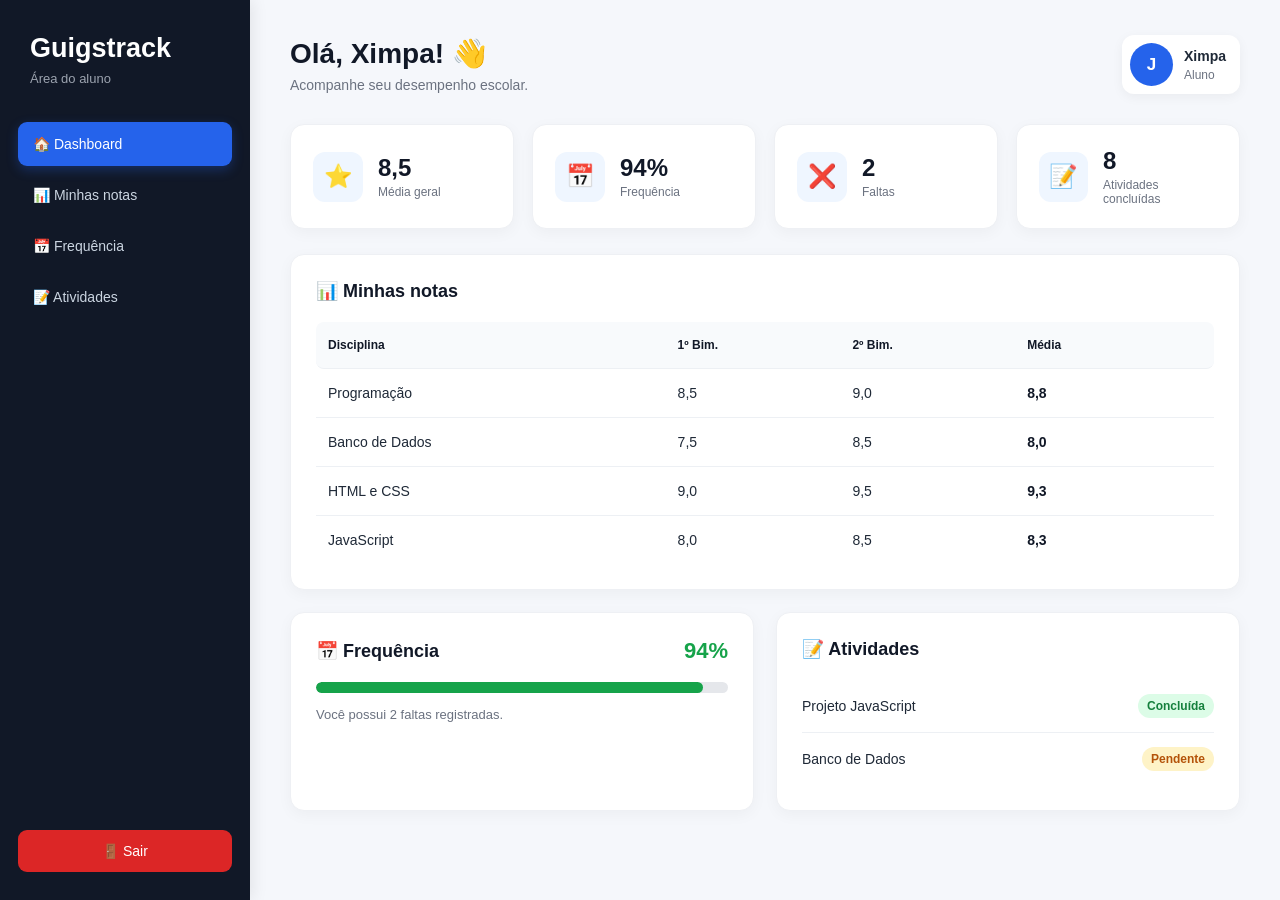
==== EstruturaDoProjeto/dashboard.html @ 97d759a4 "Toma ximpa ....." ====
<!DOCTYPE html>
<html lang="pt-br">

<head>
    <meta charset="UTF-8">
    <meta name="viewport" content="width=device-width, initial-scale=1.0">

    <title>Guigstrack - Aluno</title>

    <link rel="stylesheet" href="../EstruturaDoProjeto/CSS/dashboardaluno.css">
    <script src="../EstruturaDoProjeto/JS/dashboardaluno.js" defer></script>
</head>

<body>

    <aside class="sidebar">

        <div class="logo">
            <h1>Guigstrack</h1>
            <span>Área do aluno</span>
        </div>

        <nav>
            <button class="ativo">🏠 Dashboard</button>
            <button>📊 Minhas notas</button>
            <button>📅 Frequência</button>
            <button>📝 Atividades</button>
        </nav>

        <button class="sair" id="sair">🚪 Sair</button>

    </aside>


    <main class="conteudo">

        <header>

            <div>
                <h2>Olá, Ximpa! 👋</h2>
                <p>Acompanhe seu desempenho escolar.</p>
            </div>

            <div class="usuario">
                <div class="avatar">J</div>

                <div>
                    <strong>Ximpa</strong>
                    <small>Aluno</small>
                </div>
            </div>

        </header>


        <!-- INDICADORES -->

        <section class="cards">

            <div class="card">
                <span>⭐</span>
                <div>
                    <h3>8,5</h3>
                    <p>Média geral</p>
                </div>
            </div>

            <div class="card">
                <span>📅</span>
                <div>
                    <h3>94%</h3>
                    <p>Frequência</p>
                </div>
            </div>

            <div class="card">
                <span>❌</span>
                <div>
                    <h3>2</h3>
                    <p>Faltas</p>
                </div>
            </div>

            <div class="card">
                <span>📝</span>
                <div>
                    <h3>8</h3>
                    <p>Atividades concluídas</p>
                </div>
            </div>

        </section>


        <!-- NOTAS -->

        <section class="box">

            <h2>📊 Minhas notas</h2>

            <div class="tabela">

                <div class="linha cabecalho">
                    <strong>Disciplina</strong>
                    <strong>1º Bim.</strong>
                    <strong>2º Bim.</strong>
                    <strong>Média</strong>
                </div>

                <div class="linha">
                    <span>Programação</span>
                    <span>8,5</span>
                    <span>9,0</span>
                    <strong>8,8</strong>
                </div>

                <div class="linha">
                    <span>Banco de Dados</span>
                    <span>7,5</span>
                    <span>8,5</span>
                    <strong>8,0</strong>
                </div>

                <div class="linha">
                    <span>HTML e CSS</span>
                    <span>9,0</span>
                    <span>9,5</span>
                    <strong>9,3</strong>
                </div>

                <div class="linha">
                    <span>JavaScript</span>
                    <span>8,0</span>
                    <span>8,5</span>
                    <strong>8,3</strong>
                </div>

            </div>

        </section>


        <section class="duas-colunas">

            <!-- FREQUÊNCIA -->

            <div class="box">

                <div class="titulo">
                    <h2>📅 Frequência</h2>
                    <strong>94%</strong>
                </div>

                <div class="barra">
                    <div style="width:94%"></div>
                </div>

                <p>Você possui 2 faltas registradas.</p>

            </div>


            <!-- ATIVIDADES -->

            <div class="box">

                <h2>📝 Atividades</h2>

                <div class="atividade">
                    <span>Projeto JavaScript</span>
                    <b class="ok">Concluída</b>
                </div>

                <div class="atividade">
                    <span>Banco de Dados</span>
                    <b class="pendente">Pendente</b>
                </div>

            </div>

        </section>

    </main>

</body>

</html>
---- EstruturaDoProjeto/CSS/dashboardaluno.css ----
* {
    margin: 0;
    padding: 0;
    box-sizing: border-box;
    font-family: Arial, Helvetica, sans-serif;
}

body {
    background: #f5f7fb;
    color: #1f2937;
    display: flex;
    min-height: 100vh;
}

/* =========================
   MENU LATERAL
========================= */

.sidebar {
    width: 250px;
    height: 100vh;
    background: #111827;
    color: white;

    position: fixed;
    left: 0;
    top: 0;

    padding: 28px 18px;

    display: flex;
    flex-direction: column;

    box-shadow: 3px 0 15px rgba(0, 0, 0, 0.08);
}

.logo {
    padding: 5px 12px 35px;
}

.logo h1 {
    font-size: 27px;
    margin-bottom: 5px;
}

.logo span {
    color: #9ca3af;
    font-size: 13px;
}

/* MENU */

nav {
    display: flex;
    flex-direction: column;
    gap: 7px;
}

nav button {
    width: 100%;

    border: none;
    background: transparent;

    color: #cbd5e1;

    padding: 14px 15px;

    border-radius: 9px;

    text-align: left;

    font-size: 14px;

    cursor: pointer;

    transition: 0.2s;
}

nav button:hover {
    background: #1f2937;
    color: white;
}

nav button.ativo {
    background: #2563eb;
    color: white;

    box-shadow: 0 4px 12px rgba(37, 99, 235, 0.3);
}

/* SAIR */

.sair {
    margin-top: auto;

    width: 100%;

    border: none;
    border-radius: 9px;

    padding: 13px;

    background: #dc2626;
    color: white;

    font-size: 14px;

    cursor: pointer;

    transition: 0.2s;
}

.sair:hover {
    background: #b91c1c;
}

/* =========================
   CONTEÚDO
========================= */

.conteudo {
    width: calc(100% - 250px);

    margin-left: 250px;

    padding: 35px 40px;
}

/* =========================
   CABEÇALHO
========================= */

header {
    display: flex;

    justify-content: space-between;
    align-items: center;

    margin-bottom: 30px;
}

header h2 {
    font-size: 28px;
    font-weight: 700;

    color: #111827;
}

header p {
    color: #6b7280;

    margin-top: 7px;

    font-size: 14px;
}

/* USUÁRIO */

.usuario {
    display: flex;

    align-items: center;

    gap: 11px;

    background: white;

    padding: 8px 14px 8px 8px;

    border-radius: 12px;

    box-shadow: 0 3px 12px rgba(0, 0, 0, 0.05);
}

.usuario strong {
    font-size: 14px;
}

.usuario small {
    display: block;

    color: #6b7280;

    font-size: 12px;

    margin-top: 3px;
}

.avatar {
    width: 43px;
    height: 43px;

    border-radius: 50%;

    background: #2563eb;

    color: white;

    display: flex;
    justify-content: center;
    align-items: center;

    font-weight: bold;

    font-size: 17px;
}

/* =========================
   CARDS
========================= */

.cards {
    display: grid;

    grid-template-columns: repeat(4, 1fr);

    gap: 18px;

    margin-bottom: 25px;
}

.card {
    background: white;

    padding: 22px;

    border-radius: 14px;

    display: flex;

    align-items: center;

    gap: 15px;

    border: 1px solid #eef0f4;

    box-shadow: 0 4px 15px rgba(0, 0, 0, 0.04);

    transition: 0.2s;
}

.card:hover {
    transform: translateY(-2px);

    box-shadow: 0 7px 20px rgba(0, 0, 0, 0.07);
}

.card > span {
    width: 50px;
    height: 50px;

    background: #eff6ff;

    border-radius: 12px;

    display: flex;
    align-items: center;
    justify-content: center;

    font-size: 23px;
}

.card h3 {
    font-size: 24px;

    color: #111827;

    margin-bottom: 3px;
}

.card p {
    color: #6b7280;

    font-size: 12px;
}

/* =========================
   BOX
========================= */

.box {
    background: white;

    padding: 25px;

    border-radius: 14px;

    border: 1px solid #eef0f4;

    box-shadow: 0 4px 15px rgba(0, 0, 0, 0.04);

    margin-bottom: 22px;
}

.box h2 {
    font-size: 18px;

    color: #111827;

    margin-bottom: 20px;
}

/* =========================
   TABELA DE NOTAS
========================= */

.tabela {
    width: 100%;
}

.linha {
    display: grid;

    grid-template-columns:
        2fr 1fr 1fr 1fr;

    align-items: center;

    padding: 16px 12px;

    border-bottom: 1px solid #edf0f4;

    font-size: 14px;
}

.linha:last-child {
    border-bottom: none;
}

.cabecalho {
    color: #6b7280;

    font-size: 12px;

    font-weight: 600;

    background: #f8fafc;

    border-radius: 8px;
}

.linha strong {
    color: #111827;
}

/* =========================
   DUAS COLUNAS
========================= */

.duas-colunas {
    display: grid;

    grid-template-columns: 1fr 1fr;

    gap: 22px;
}

/* =========================
   FREQUÊNCIA
========================= */

.titulo {
    display: flex;

    justify-content: space-between;

    align-items: center;

    margin-bottom: 18px;
}

.titulo h2 {
    margin-bottom: 0;
}

.titulo strong {
    color: #16a34a;

    font-size: 22px;
}

/* BARRA */

.barra {
    width: 100%;

    height: 11px;

    background: #e5e7eb;

    border-radius: 20px;

    overflow: hidden;

    margin-bottom: 14px;
}

.barra div {
    height: 100%;

    background: #16a34a;

    border-radius: 20px;

    transition: 0.5s;
}

.box p {
    color: #6b7280;

    font-size: 13px;
}

/* =========================
   ATIVIDADES
========================= */

.atividade {
    display: flex;

    justify-content: space-between;

    align-items: center;

    padding: 14px 0;

    border-bottom: 1px solid #edf0f4;

    font-size: 14px;
}

.atividade:last-child {
    border-bottom: none;
}

.ok,
.pendente {
    font-size: 12px;

    padding: 5px 9px;

    border-radius: 20px;
}

.ok {
    background: #dcfce7;

    color: #15803d;
}

.pendente {
    background: #fef3c7;

    color: #b45309;
}

/* =========================
   RESPONSIVIDADE
========================= */

@media (max-width: 1100px) {

    .cards {
        grid-template-columns: repeat(2, 1fr);
    }

}

@media (max-width: 800px) {

    .sidebar {
        width: 210px;
    }

    .conteudo {
        width: calc(100% - 210px);

        margin-left: 210px;

        padding: 25px;
    }

    .duas-colunas {
        grid-template-columns: 1fr;
    }

}

@media (max-width: 650px) {

    body {
        display: block;
    }

    .sidebar {
        position: relative;

        width: 100%;

        height: auto;
    }

    .conteudo {
        width: 100%;

        margin-left: 0;

        padding: 20px;
    }

    header {
        flex-direction: column;

        align-items: flex-start;

        gap: 20px;
    }

    .usuario {
        width: 100%;
    }

    .cards {
        grid-template-columns: 1fr;
    }

    .linha {
        grid-template-columns: 1fr;

        gap: 8px;

        padding: 15px 5px;
    }

    .cabecalho {
        display: none;
    }

}
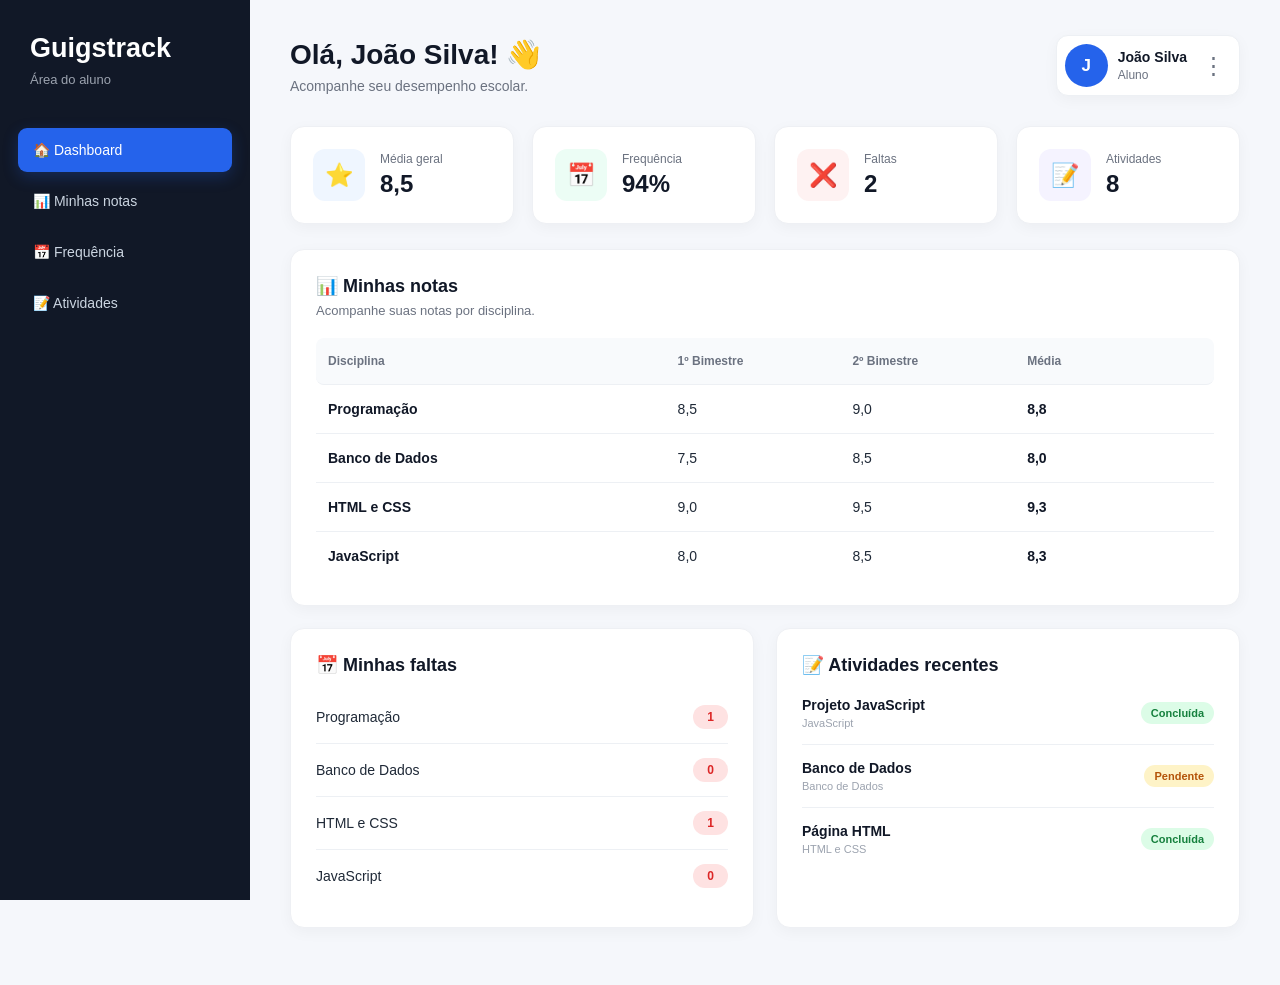
==== commit 9d7f0ff0: "Gregorilaa ....." ====
--- a/EstruturaDoProjeto/dashboard.html
+++ b/EstruturaDoProjeto/dashboard.html
@@ -2,184 +2,529 @@
 <html lang="pt-br">
 
 <head>
+
     <meta charset="UTF-8">
-    <meta name="viewport" content="width=device-width, initial-scale=1.0">
-
-    <title>Guigstrack - Aluno</title>
-
-    <link rel="stylesheet" href="../EstruturaDoProjeto/CSS/dashboardaluno.css">
-    <script src="../EstruturaDoProjeto/JS/dashboardaluno.js" defer></script>
+
+    <meta name="viewport"
+          content="width=device-width, initial-scale=1.0">
+
+    <title>Guigstrack - Dashboard</title>
+
+    <link rel="stylesheet"
+          href="CSS/dashboardaluno.css">
+
+    <script src="JS/dashboardaluno.js"
+            defer></script>
+
 </head>
 
 <body>
 
+
+    <!-- =========================
+         MENU LATERAL
+    ========================== -->
+
     <aside class="sidebar">
 
         <div class="logo">
+
             <h1>Guigstrack</h1>
+
             <span>Área do aluno</span>
+
         </div>
 
+
         <nav>
-            <button class="ativo">🏠 Dashboard</button>
-            <button>📊 Minhas notas</button>
-            <button>📅 Frequência</button>
-            <button>📝 Atividades</button>
+
+            <button class="ativo">
+                🏠 Dashboard
+            </button>
+
+            <button>
+                📊 Minhas notas
+            </button>
+
+            <button>
+                📅 Frequência
+            </button>
+
+            <button>
+                📝 Atividades
+            </button>
+
         </nav>
 
-        <button class="sair" id="sair">🚪 Sair</button>
-
     </aside>
 
 
+    <!-- =========================
+         CONTEÚDO PRINCIPAL
+    ========================== -->
+
     <main class="conteudo">
 
+
+        <!-- CABEÇALHO -->
+
         <header>
 
-            <div>
-                <h2>Olá, Ximpa! 👋</h2>
-                <p>Acompanhe seu desempenho escolar.</p>
-            </div>
+            <div class="boas-vindas">
+
+                <h2 id="saudacao">
+                    Olá! 👋
+                </h2>
+
+                <p>
+                    Acompanhe seu desempenho escolar.
+                </p>
+
+            </div>
+
+
+            <!-- USUÁRIO -->
 
             <div class="usuario">
-                <div class="avatar">J</div>
+
+                <div class="avatar"
+                     id="avatar">
+
+                    A
+
+                </div>
+
+
+                <div class="dados-usuario">
+
+                    <strong id="nomeUsuario">
+                        Aluno
+                    </strong>
+
+                    <small>
+                        Aluno
+                    </small>
+
+                </div>
+
+
+                <button
+                    class="btn-opcoes"
+                    id="btnOpcoes">
+
+                    ⋮
+
+                </button>
+
+
+                <!-- MENU -->
+
+                <div
+                    class="menu-usuario"
+                    id="menuUsuario">
+
+                    <button id="perfil">
+                        👤 Meu perfil
+                    </button>
+
+                    <button id="configuracoes">
+                        ⚙️ Configurações
+                    </button>
+
+                    <button id="sair">
+                        🚪 Sair
+                    </button>
+
+                </div>
+
+            </div>
+
+        </header>
+
+
+        <!-- =========================
+             CARDS
+        ========================== -->
+
+        <section class="cards">
+
+
+            <div class="card">
+
+                <div class="icone azul">
+                    ⭐
+                </div>
 
                 <div>
-                    <strong>Ximpa</strong>
-                    <small>Aluno</small>
-                </div>
-            </div>
-
-        </header>
-
-
-        <!-- INDICADORES -->
-
-        <section class="cards">
+
+                    <span>
+                        Média geral
+                    </span>
+
+                    <h3 id="mediaGeral">
+                        0,0
+                    </h3>
+
+                </div>
+
+            </div>
+
 
             <div class="card">
-                <span>⭐</span>
+
+                <div class="icone verde">
+                    📅
+                </div>
+
                 <div>
-                    <h3>8,5</h3>
-                    <p>Média geral</p>
-                </div>
-            </div>
+
+                    <span>
+                        Frequência
+                    </span>
+
+                    <h3 id="frequencia">
+                        0%
+                    </h3>
+
+                </div>
+
+            </div>
+
 
             <div class="card">
-                <span>📅</span>
+
+                <div class="icone vermelho">
+                    ❌
+                </div>
+
                 <div>
-                    <h3>94%</h3>
-                    <p>Frequência</p>
-                </div>
-            </div>
+
+                    <span>
+                        Faltas
+                    </span>
+
+                    <h3 id="totalFaltas">
+                        0
+                    </h3>
+
+                </div>
+
+            </div>
+
 
             <div class="card">
-                <span>❌</span>
+
+                <div class="icone roxo">
+                    📝
+                </div>
+
                 <div>
-                    <h3>2</h3>
-                    <p>Faltas</p>
-                </div>
-            </div>
-
-            <div class="card">
-                <span>📝</span>
+
+                    <span>
+                        Atividades
+                    </span>
+
+                    <h3 id="atividadesConcluidas">
+                        0
+                    </h3>
+
+                </div>
+
+            </div>
+
+
+        </section>
+
+
+        <!-- =========================
+             NOTAS
+        ========================== -->
+
+        <section class="box">
+
+            <div class="box-cabecalho">
+
                 <div>
-                    <h3>8</h3>
-                    <p>Atividades concluídas</p>
-                </div>
+
+                    <h2>
+                        📊 Minhas notas
+                    </h2>
+
+                    <p>
+                        Acompanhe suas notas por disciplina.
+                    </p>
+
+                </div>
+
+            </div>
+
+
+            <div class="tabela">
+
+
+                <div class="linha cabecalho">
+
+                    <span>
+                        Disciplina
+                    </span>
+
+                    <span>
+                        1º Bimestre
+                    </span>
+
+                    <span>
+                        2º Bimestre
+                    </span>
+
+                    <span>
+                        Média
+                    </span>
+
+                </div>
+
+
+                <div class="linha">
+
+                    <strong>
+                        Programação
+                    </strong>
+
+                    <span id="prog1">
+                        0,0
+                    </span>
+
+                    <span id="prog2">
+                        0,0
+                    </span>
+
+                    <strong id="progMedia">
+                        0,0
+                    </strong>
+
+                </div>
+
+
+                <div class="linha">
+
+                    <strong>
+                        Banco de Dados
+                    </strong>
+
+                    <span id="bd1">
+                        0,0
+                    </span>
+
+                    <span id="bd2">
+                        0,0
+                    </span>
+
+                    <strong id="bdMedia">
+                        0,0
+                    </strong>
+
+                </div>
+
+
+                <div class="linha">
+
+                    <strong>
+                        HTML e CSS
+                    </strong>
+
+                    <span id="html1">
+                        0,0
+                    </span>
+
+                    <span id="html2">
+                        0,0
+                    </span>
+
+                    <strong id="htmlMedia">
+                        0,0
+                    </strong>
+
+                </div>
+
+
+                <div class="linha">
+
+                    <strong>
+                        JavaScript
+                    </strong>
+
+                    <span id="js1">
+                        0,0
+                    </span>
+
+                    <span id="js2">
+                        0,0
+                    </span>
+
+                    <strong id="jsMedia">
+                        0,0
+                    </strong>
+
+                </div>
+
+
             </div>
 
         </section>
 
 
-        <!-- NOTAS -->
-
-        <section class="box">
-
-            <h2>📊 Minhas notas</h2>
-
-            <div class="tabela">
-
-                <div class="linha cabecalho">
-                    <strong>Disciplina</strong>
-                    <strong>1º Bim.</strong>
-                    <strong>2º Bim.</strong>
-                    <strong>Média</strong>
-                </div>
-
-                <div class="linha">
-                    <span>Programação</span>
-                    <span>8,5</span>
-                    <span>9,0</span>
-                    <strong>8,8</strong>
-                </div>
-
-                <div class="linha">
-                    <span>Banco de Dados</span>
-                    <span>7,5</span>
-                    <span>8,5</span>
-                    <strong>8,0</strong>
-                </div>
-
-                <div class="linha">
-                    <span>HTML e CSS</span>
-                    <span>9,0</span>
-                    <span>9,5</span>
-                    <strong>9,3</strong>
-                </div>
-
-                <div class="linha">
-                    <span>JavaScript</span>
-                    <span>8,0</span>
-                    <span>8,5</span>
-                    <strong>8,3</strong>
-                </div>
-
-            </div>
+        <!-- =========================
+             PARTE INFERIOR
+        ========================== -->
+
+        <section class="duas-colunas">
+
+
+            <!-- FALTAS -->
+
+            <div class="box">
+
+                <h2>
+                    📅 Minhas faltas
+                </h2>
+
+                <div class="faltas-lista">
+
+
+                    <div class="item-falta">
+
+                        <span>
+                            Programação
+                        </span>
+
+                        <strong id="faltaProgramacao">
+                            0
+                        </strong>
+
+                    </div>
+
+
+                    <div class="item-falta">
+
+                        <span>
+                            Banco de Dados
+                        </span>
+
+                        <strong id="faltaBanco">
+                            0
+                        </strong>
+
+                    </div>
+
+
+                    <div class="item-falta">
+
+                        <span>
+                            HTML e CSS
+                        </span>
+
+                        <strong id="faltaHtml">
+                            0
+                        </strong>
+
+                    </div>
+
+
+                    <div class="item-falta">
+
+                        <span>
+                            JavaScript
+                        </span>
+
+                        <strong id="faltaJavascript">
+                            0
+                        </strong>
+
+                    </div>
+
+
+                </div>
+
+            </div>
+
+
+            <!-- ATIVIDADES -->
+
+            <div class="box">
+
+                <h2>
+                    📝 Atividades recentes
+                </h2>
+
+
+                <div class="atividade">
+
+                    <div>
+
+                        <strong>
+                            Projeto JavaScript
+                        </strong>
+
+                        <small>
+                            JavaScript
+                        </small>
+
+                    </div>
+
+                    <span class="concluida">
+                        Concluída
+                    </span>
+
+                </div>
+
+
+                <div class="atividade">
+
+                    <div>
+
+                        <strong>
+                            Banco de Dados
+                        </strong>
+
+                        <small>
+                            Banco de Dados
+                        </small>
+
+                    </div>
+
+                    <span class="pendente">
+                        Pendente
+                    </span>
+
+                </div>
+
+
+                <div class="atividade">
+
+                    <div>
+
+                        <strong>
+                            Página HTML
+                        </strong>
+
+                        <small>
+                            HTML e CSS
+                        </small>
+
+                    </div>
+
+                    <span class="concluida">
+                        Concluída
+                    </span>
+
+                </div>
+
+
+            </div>
+
 
         </section>
 
 
-        <section class="duas-colunas">
-
-            <!-- FREQUÊNCIA -->
-
-            <div class="box">
-
-                <div class="titulo">
-                    <h2>📅 Frequência</h2>
-                    <strong>94%</strong>
-                </div>
-
-                <div class="barra">
-                    <div style="width:94%"></div>
-                </div>
-
-                <p>Você possui 2 faltas registradas.</p>
-
-            </div>
-
-
-            <!-- ATIVIDADES -->
-
-            <div class="box">
-
-                <h2>📝 Atividades</h2>
-
-                <div class="atividade">
-                    <span>Projeto JavaScript</span>
-                    <b class="ok">Concluída</b>
-                </div>
-
-                <div class="atividade">
-                    <span>Banco de Dados</span>
-                    <b class="pendente">Pendente</b>
-                </div>
-
-            </div>
-
-        </section>
-
     </main>
 
 </body>
--- a/EstruturaDoProjeto/CSS/dashboardaluno.css
+++ b/EstruturaDoProjeto/CSS/dashboardaluno.css
@@ -1,58 +1,73 @@
 * {
     margin: 0;
     padding: 0;
+
     box-sizing: border-box;
+
     font-family: Arial, Helvetica, sans-serif;
 }
 
 body {
+    min-height: 100vh;
+
     background: #f5f7fb;
+
     color: #1f2937;
-    display: flex;
-    min-height: 100vh;
-}
-
-/* =========================
-   MENU LATERAL
-========================= */
+}
+
+
+/* =================================
+   SIDEBAR
+================================= */
 
 .sidebar {
     width: 250px;
+
     height: 100vh;
-    background: #111827;
-    color: white;
 
     position: fixed;
+
     left: 0;
     top: 0;
 
+    background: #111827;
+
+    color: white;
+
     padding: 28px 18px;
 
     display: flex;
+
     flex-direction: column;
-
-    box-shadow: 3px 0 15px rgba(0, 0, 0, 0.08);
-}
+}
+
+
+/* LOGO */
 
 .logo {
-    padding: 5px 12px 35px;
+    padding: 5px 12px 40px;
 }
 
 .logo h1 {
     font-size: 27px;
-    margin-bottom: 5px;
+
+    margin-bottom: 6px;
 }
 
 .logo span {
     color: #9ca3af;
+
     font-size: 13px;
 }
 
+
 /* MENU */
 
 nav {
     display: flex;
+
     flex-direction: column;
+
     gap: 7px;
 }
 
@@ -60,6 +75,7 @@
     width: 100%;
 
     border: none;
+
     background: transparent;
 
     color: #cbd5e1;
@@ -79,45 +95,23 @@
 
 nav button:hover {
     background: #1f2937;
+
     color: white;
 }
 
 nav button.ativo {
     background: #2563eb;
+
     color: white;
 
-    box-shadow: 0 4px 12px rgba(37, 99, 235, 0.3);
-}
-
-/* SAIR */
-
-.sair {
-    margin-top: auto;
-
-    width: 100%;
-
-    border: none;
-    border-radius: 9px;
-
-    padding: 13px;
-
-    background: #dc2626;
-    color: white;
-
-    font-size: 14px;
-
-    cursor: pointer;
-
-    transition: 0.2s;
-}
-
-.sair:hover {
-    background: #b91c1c;
-}
-
-/* =========================
+    box-shadow:
+        0 5px 15px rgba(37, 99, 235, 0.25);
+}
+
+
+/* =================================
    CONTEÚDO
-========================= */
+================================= */
 
 .conteudo {
     width: calc(100% - 250px);
@@ -127,65 +121,63 @@
     padding: 35px 40px;
 }
 
-/* =========================
-   CABEÇALHO
-========================= */
+
+/* =================================
+   HEADER
+================================= */
 
 header {
     display: flex;
 
+    align-items: center;
+
     justify-content: space-between;
-    align-items: center;
 
     margin-bottom: 30px;
 }
 
-header h2 {
+.boas-vindas h2 {
     font-size: 28px;
-    font-weight: 700;
 
     color: #111827;
 }
 
-header p {
+.boas-vindas p {
+    margin-top: 7px;
+
     color: #6b7280;
 
-    margin-top: 7px;
-
     font-size: 14px;
 }
 
-/* USUÁRIO */
+
+/* =================================
+   USUÁRIO
+================================= */
 
 .usuario {
-    display: flex;
-
-    align-items: center;
-
-    gap: 11px;
+    position: relative;
+
+    display: flex;
+
+    align-items: center;
+
+    gap: 10px;
 
     background: white;
 
-    padding: 8px 14px 8px 8px;
+    padding: 8px 10px 8px 8px;
 
     border-radius: 12px;
 
-    box-shadow: 0 3px 12px rgba(0, 0, 0, 0.05);
-}
-
-.usuario strong {
-    font-size: 14px;
-}
-
-.usuario small {
-    display: block;
-
-    color: #6b7280;
-
-    font-size: 12px;
-
-    margin-top: 3px;
-}
+    border: 1px solid #edf0f4;
+
+    box-shadow:
+        0 4px 15px rgba(0, 0, 0, 0.04);
+}
+
+
+/* AVATAR */
 
 .avatar {
     width: 43px;
@@ -198,22 +190,135 @@
     color: white;
 
     display: flex;
+
+    align-items: center;
+
     justify-content: center;
-    align-items: center;
 
     font-weight: bold;
 
     font-size: 17px;
 }
 
-/* =========================
+
+/* NOME */
+
+.dados-usuario strong {
+    display: block;
+
+    font-size: 14px;
+
+    color: #111827;
+}
+
+.dados-usuario small {
+    display: block;
+
+    margin-top: 3px;
+
+    font-size: 12px;
+
+    color: #6b7280;
+}
+
+
+/* BOTÃO */
+
+.btn-opcoes {
+    width: 32px;
+    height: 32px;
+
+    border: none;
+
+    background: transparent;
+
+    color: #6b7280;
+
+    font-size: 23px;
+
+    border-radius: 7px;
+
+    cursor: pointer;
+}
+
+.btn-opcoes:hover {
+    background: #f1f5f9;
+}
+
+
+/* MENU */
+
+.menu-usuario {
+    position: absolute;
+
+    right: 0;
+
+    top: 60px;
+
+    width: 190px;
+
+    padding: 7px;
+
+    background: white;
+
+    border: 1px solid #e5e7eb;
+
+    border-radius: 10px;
+
+    box-shadow:
+        0 10px 30px rgba(0, 0, 0, 0.12);
+
+    display: none;
+
+    z-index: 100;
+}
+
+.menu-usuario.aberto {
+    display: block;
+}
+
+.menu-usuario button {
+    width: 100%;
+
+    border: none;
+
+    background: transparent;
+
+    color: #374151;
+
+    padding: 11px 12px;
+
+    text-align: left;
+
+    border-radius: 7px;
+
+    cursor: pointer;
+
+    font-size: 13px;
+}
+
+.menu-usuario button:hover {
+    background: #f3f4f6;
+}
+
+.menu-usuario #sair {
+    color: #dc2626;
+}
+
+.menu-usuario #sair:hover {
+    background: #fee2e2;
+}
+
+
+/* =================================
    CARDS
-========================= */
+================================= */
 
 .cards {
     display: grid;
 
-    grid-template-columns: repeat(4, 1fr);
+    grid-template-columns:
+        repeat(4, 1fr);
 
     gap: 18px;
 
@@ -227,15 +332,16 @@
 
     border-radius: 14px;
 
+    border: 1px solid #eef0f4;
+
     display: flex;
 
     align-items: center;
 
     gap: 15px;
 
-    border: 1px solid #eef0f4;
-
-    box-shadow: 0 4px 15px rgba(0, 0, 0, 0.04);
+    box-shadow:
+        0 4px 15px rgba(0, 0, 0, 0.04);
 
     transition: 0.2s;
 }
@@ -243,41 +349,67 @@
 .card:hover {
     transform: translateY(-2px);
 
-    box-shadow: 0 7px 20px rgba(0, 0, 0, 0.07);
-}
-
-.card > span {
-    width: 50px;
-    height: 50px;
-
+    box-shadow:
+        0 8px 22px rgba(0, 0, 0, 0.07);
+}
+
+
+/* ÍCONES */
+
+.icone {
+    width: 52px;
+    height: 52px;
+
+    border-radius: 12px;
+
+    display: flex;
+
+    align-items: center;
+
+    justify-content: center;
+
+    font-size: 23px;
+}
+
+.azul {
     background: #eff6ff;
-
-    border-radius: 12px;
-
-    display: flex;
-    align-items: center;
-    justify-content: center;
-
-    font-size: 23px;
+}
+
+.verde {
+    background: #ecfdf5;
+}
+
+.vermelho {
+    background: #fef2f2;
+}
+
+.roxo {
+    background: #f5f3ff;
+}
+
+
+/* TEXTO CARD */
+
+.card span {
+    display: block;
+
+    color: #6b7280;
+
+    font-size: 12px;
+
+    margin-bottom: 4px;
 }
 
 .card h3 {
     font-size: 24px;
 
     color: #111827;
-
-    margin-bottom: 3px;
-}
-
-.card p {
-    color: #6b7280;
-
-    font-size: 12px;
-}
-
-/* =========================
+}
+
+
+/* =================================
    BOX
-========================= */
+================================= */
 
 .box {
     background: white;
@@ -288,7 +420,8 @@
 
     border: 1px solid #eef0f4;
 
-    box-shadow: 0 4px 15px rgba(0, 0, 0, 0.04);
+    box-shadow:
+        0 4px 15px rgba(0, 0, 0, 0.04);
 
     margin-bottom: 22px;
 }
@@ -298,12 +431,21 @@
 
     color: #111827;
 
+    margin-bottom: 6px;
+}
+
+.box-cabecalho p {
+    color: #6b7280;
+
+    font-size: 13px;
+
     margin-bottom: 20px;
 }
 
-/* =========================
-   TABELA DE NOTAS
-========================= */
+
+/* =================================
+   TABELA
+================================= */
 
 .tabela {
     width: 100%;
@@ -329,13 +471,13 @@
 }
 
 .cabecalho {
+    background: #f8fafc;
+
     color: #6b7280;
 
     font-size: 12px;
 
     font-weight: 600;
-
-    background: #f8fafc;
 
     border-radius: 8px;
 }
@@ -344,9 +486,10 @@
     color: #111827;
 }
 
-/* =========================
+
+/* =================================
    DUAS COLUNAS
-========================= */
+================================= */
 
 .duas-colunas {
     display: grid;
@@ -356,65 +499,53 @@
     gap: 22px;
 }
 
-/* =========================
-   FREQUÊNCIA
-========================= */
-
-.titulo {
+
+/* =================================
+   FALTAS
+================================= */
+
+.faltas-lista {
+    margin-top: 15px;
+}
+
+.item-falta {
     display: flex;
 
     justify-content: space-between;
 
     align-items: center;
 
-    margin-bottom: 18px;
-}
-
-.titulo h2 {
-    margin-bottom: 0;
-}
-
-.titulo strong {
-    color: #16a34a;
-
-    font-size: 22px;
-}
-
-/* BARRA */
-
-.barra {
-    width: 100%;
-
-    height: 11px;
-
-    background: #e5e7eb;
+    padding: 14px 0;
+
+    border-bottom: 1px solid #edf0f4;
+
+    font-size: 14px;
+}
+
+.item-falta:last-child {
+    border-bottom: none;
+}
+
+.item-falta strong {
+    min-width: 35px;
+
+    padding: 5px 9px;
 
     border-radius: 20px;
 
-    overflow: hidden;
-
-    margin-bottom: 14px;
-}
-
-.barra div {
-    height: 100%;
-
-    background: #16a34a;
-
-    border-radius: 20px;
-
-    transition: 0.5s;
-}
-
-.box p {
-    color: #6b7280;
-
-    font-size: 13px;
-}
-
-/* =========================
+    text-align: center;
+
+    background: #fee2e2;
+
+    color: #dc2626;
+
+    font-size: 12px;
+}
+
+
+/* =================================
    ATIVIDADES
-========================= */
+================================= */
 
 .atividade {
     display: flex;
@@ -423,27 +554,48 @@
 
     align-items: center;
 
-    padding: 14px 0;
+    padding: 15px 0;
 
     border-bottom: 1px solid #edf0f4;
-
-    font-size: 14px;
 }
 
 .atividade:last-child {
     border-bottom: none;
 }
 
-.ok,
+.atividade strong {
+    display: block;
+
+    font-size: 14px;
+
+    color: #111827;
+}
+
+.atividade small {
+    display: block;
+
+    color: #9ca3af;
+
+    font-size: 11px;
+
+    margin-top: 4px;
+}
+
+
+/* STATUS */
+
+.concluida,
 .pendente {
-    font-size: 12px;
-
-    padding: 5px 9px;
+    padding: 5px 10px;
 
     border-radius: 20px;
-}
-
-.ok {
+
+    font-size: 11px;
+
+    font-weight: bold;
+}
+
+.concluida {
     background: #dcfce7;
 
     color: #15803d;
@@ -455,17 +607,20 @@
     color: #b45309;
 }
 
-/* =========================
-   RESPONSIVIDADE
-========================= */
+
+/* =================================
+   RESPONSIVO
+================================= */
 
 @media (max-width: 1100px) {
 
     .cards {
-        grid-template-columns: repeat(2, 1fr);
-    }
-
-}
+        grid-template-columns:
+            repeat(2, 1fr);
+    }
+
+}
+
 
 @media (max-width: 800px) {
 
@@ -487,6 +642,7 @@
 
 }
 
+
 @media (max-width: 650px) {
 
     body {
@@ -529,8 +685,6 @@
         grid-template-columns: 1fr;
 
         gap: 8px;
-
-        padding: 15px 5px;
     }
 
     .cabecalho {
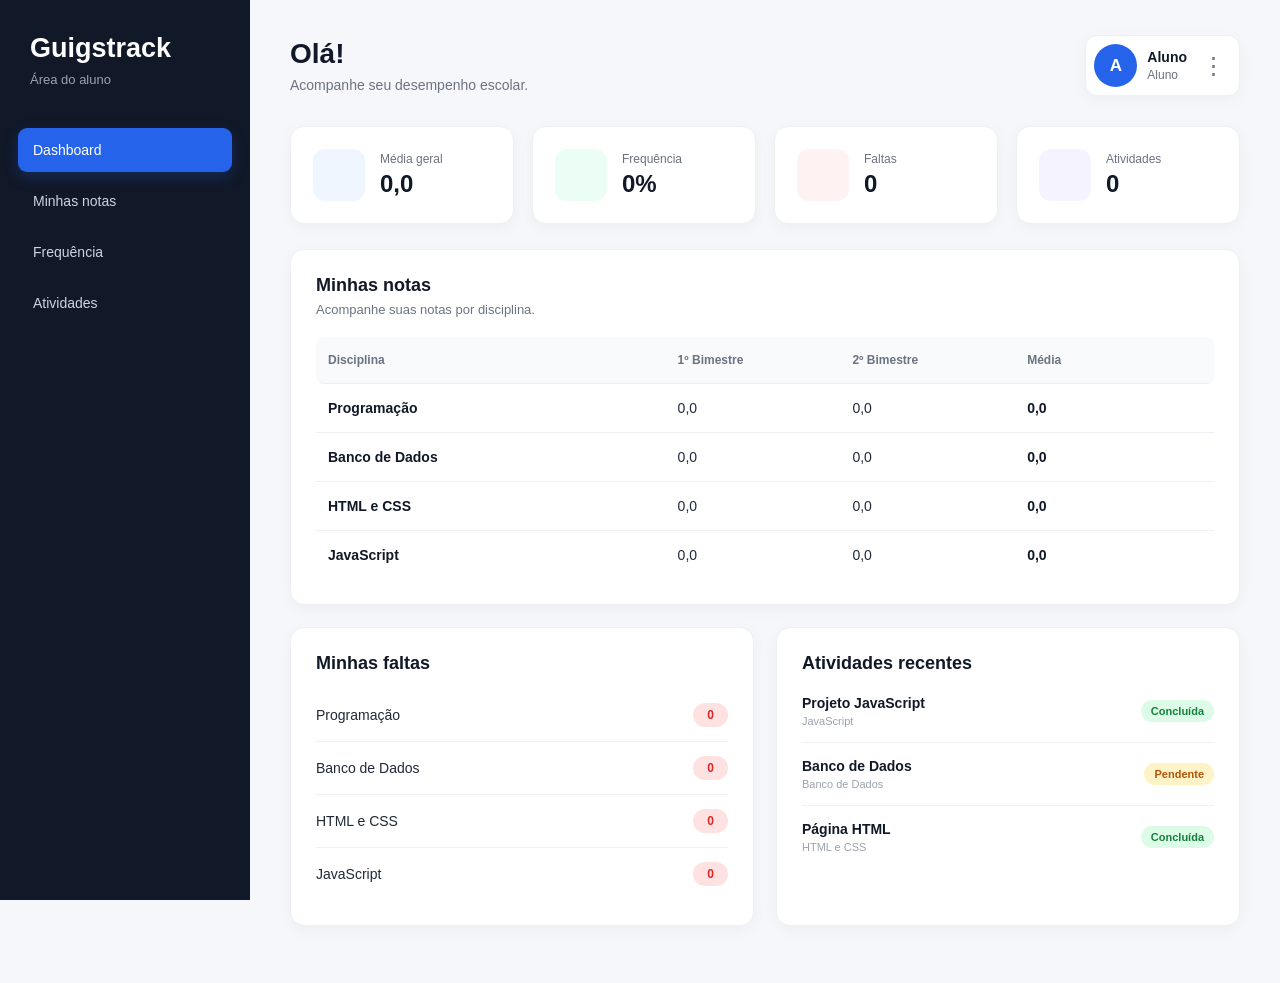
==== commit ad105352: "boma petch atualizado" ====
--- a/EstruturaDoProjeto/dashboard.html
+++ b/EstruturaDoProjeto/dashboard.html
@@ -5,26 +5,18 @@
 
     <meta charset="UTF-8">
 
-    <meta name="viewport"
-          content="width=device-width, initial-scale=1.0">
+    <meta name="viewport" content="width=device-width, initial-scale=1.0">
 
     <title>Guigstrack - Dashboard</title>
 
-    <link rel="stylesheet"
-          href="CSS/dashboardaluno.css">
-
-    <script src="JS/dashboardaluno.js"
-            defer></script>
+    <link rel="stylesheet" href="../EstruturaDoProjeto/CSS/dashboard.css">
+
+    <script src="../EstruturaDoProjeto/JS/dashboard.js" defer></script>
 
 </head>
 
 <body>
 
-
-    <!-- =========================
-         MENU LATERAL
-    ========================== -->
-
     <aside class="sidebar">
 
         <div class="logo">
@@ -39,19 +31,19 @@
         <nav>
 
             <button class="ativo">
-                🏠 Dashboard
+                Dashboard
             </button>
 
             <button>
-                📊 Minhas notas
+                Minhas notas
             </button>
 
             <button>
-                📅 Frequência
+                Frequência
             </button>
 
             <button>
-                📝 Atividades
+                Atividades
             </button>
 
         </nav>
@@ -59,21 +51,19 @@
     </aside>
 
 
-    <!-- =========================
-         CONTEÚDO PRINCIPAL
-    ========================== -->
+
 
     <main class="conteudo">
 
 
-        <!-- CABEÇALHO -->
+
 
         <header>
 
             <div class="boas-vindas">
 
                 <h2 id="saudacao">
-                    Olá! 👋
+                    Olá!
                 </h2>
 
                 <p>
@@ -83,12 +73,9 @@
             </div>
 
 
-            <!-- USUÁRIO -->
-
             <div class="usuario">
 
-                <div class="avatar"
-                     id="avatar">
+                <div class="avatar" id="avatar">
 
                     A
 
@@ -108,31 +95,24 @@
                 </div>
 
 
-                <button
-                    class="btn-opcoes"
-                    id="btnOpcoes">
+                <button class="btn-opcoes" id="btnOpcoes">
 
                     ⋮
 
                 </button>
 
-
-                <!-- MENU -->
-
-                <div
-                    class="menu-usuario"
-                    id="menuUsuario">
+                <div class="menu-usuario" id="menuUsuario">
 
                     <button id="perfil">
-                        👤 Meu perfil
+                         Meu perfil
                     </button>
 
                     <button id="configuracoes">
-                        ⚙️ Configurações
+                         Configurações
                     </button>
 
                     <button id="sair">
-                        🚪 Sair
+                         Sair
                     </button>
 
                 </div>
@@ -141,18 +121,13 @@
 
         </header>
 
-
-        <!-- =========================
-             CARDS
-        ========================== -->
-
         <section class="cards">
 
 
             <div class="card">
 
                 <div class="icone azul">
-                    ⭐
+
                 </div>
 
                 <div>
@@ -173,7 +148,7 @@
             <div class="card">
 
                 <div class="icone verde">
-                    📅
+
                 </div>
 
                 <div>
@@ -194,7 +169,7 @@
             <div class="card">
 
                 <div class="icone vermelho">
-                    ❌
+
                 </div>
 
                 <div>
@@ -215,7 +190,7 @@
             <div class="card">
 
                 <div class="icone roxo">
-                    📝
+
                 </div>
 
                 <div>
@@ -236,9 +211,7 @@
         </section>
 
 
-        <!-- =========================
-             NOTAS
-        ========================== -->
+
 
         <section class="box">
 
@@ -247,7 +220,7 @@
                 <div>
 
                     <h2>
-                        📊 Minhas notas
+                        Minhas notas
                     </h2>
 
                     <p>
@@ -372,19 +345,17 @@
         </section>
 
 
-        <!-- =========================
-             PARTE INFERIOR
-        ========================== -->
+
 
         <section class="duas-colunas">
 
 
-            <!-- FALTAS -->
+
 
             <div class="box">
 
                 <h2>
-                    📅 Minhas faltas
+                    Minhas faltas
                 </h2>
 
                 <div class="faltas-lista">
@@ -447,12 +418,12 @@
             </div>
 
 
-            <!-- ATIVIDADES -->
+
 
             <div class="box">
 
                 <h2>
-                    📝 Atividades recentes
+                    Atividades recentes
                 </h2>
 
 
--- a/EstruturaDoProjeto/CSS/dashboard.css
+++ b/EstruturaDoProjeto/CSS/dashboard.css
@@ -0,0 +1,694 @@
+* {
+    margin: 0;
+    padding: 0;
+
+    box-sizing: border-box;
+
+    font-family: Arial, Helvetica, sans-serif;
+}
+
+body {
+    min-height: 100vh;
+
+    background: #f5f7fb;
+
+    color: #1f2937;
+}
+
+
+/* =================================
+   SIDEBAR
+================================= */
+
+.sidebar {
+    width: 250px;
+
+    height: 100vh;
+
+    position: fixed;
+
+    left: 0;
+    top: 0;
+
+    background: #111827;
+
+    color: white;
+
+    padding: 28px 18px;
+
+    display: flex;
+
+    flex-direction: column;
+}
+
+
+/* LOGO */
+
+.logo {
+    padding: 5px 12px 40px;
+}
+
+.logo h1 {
+    font-size: 27px;
+
+    margin-bottom: 6px;
+}
+
+.logo span {
+    color: #9ca3af;
+
+    font-size: 13px;
+}
+
+
+/* MENU */
+
+nav {
+    display: flex;
+
+    flex-direction: column;
+
+    gap: 7px;
+}
+
+nav button {
+    width: 100%;
+
+    border: none;
+
+    background: transparent;
+
+    color: #cbd5e1;
+
+    padding: 14px 15px;
+
+    border-radius: 9px;
+
+    text-align: left;
+
+    font-size: 14px;
+
+    cursor: pointer;
+
+    transition: 0.2s;
+}
+
+nav button:hover {
+    background: #1f2937;
+
+    color: white;
+}
+
+nav button.ativo {
+    background: #2563eb;
+
+    color: white;
+
+    box-shadow:
+        0 5px 15px rgba(37, 99, 235, 0.25);
+}
+
+
+/* =================================
+   CONTEÚDO
+================================= */
+
+.conteudo {
+    width: calc(100% - 250px);
+
+    margin-left: 250px;
+
+    padding: 35px 40px;
+}
+
+
+/* =================================
+   HEADER
+================================= */
+
+header {
+    display: flex;
+
+    align-items: center;
+
+    justify-content: space-between;
+
+    margin-bottom: 30px;
+}
+
+.boas-vindas h2 {
+    font-size: 28px;
+
+    color: #111827;
+}
+
+.boas-vindas p {
+    margin-top: 7px;
+
+    color: #6b7280;
+
+    font-size: 14px;
+}
+
+
+/* =================================
+   USUÁRIO
+================================= */
+
+.usuario {
+    position: relative;
+
+    display: flex;
+
+    align-items: center;
+
+    gap: 10px;
+
+    background: white;
+
+    padding: 8px 10px 8px 8px;
+
+    border-radius: 12px;
+
+    border: 1px solid #edf0f4;
+
+    box-shadow:
+        0 4px 15px rgba(0, 0, 0, 0.04);
+}
+
+
+/* AVATAR */
+
+.avatar {
+    width: 43px;
+    height: 43px;
+
+    border-radius: 50%;
+
+    background: #2563eb;
+
+    color: white;
+
+    display: flex;
+
+    align-items: center;
+
+    justify-content: center;
+
+    font-weight: bold;
+
+    font-size: 17px;
+}
+
+
+/* NOME */
+
+.dados-usuario strong {
+    display: block;
+
+    font-size: 14px;
+
+    color: #111827;
+}
+
+.dados-usuario small {
+    display: block;
+
+    margin-top: 3px;
+
+    font-size: 12px;
+
+    color: #6b7280;
+}
+
+
+/* BOTÃO */
+
+.btn-opcoes {
+    width: 32px;
+    height: 32px;
+
+    border: none;
+
+    background: transparent;
+
+    color: #6b7280;
+
+    font-size: 23px;
+
+    border-radius: 7px;
+
+    cursor: pointer;
+}
+
+.btn-opcoes:hover {
+    background: #f1f5f9;
+}
+
+
+/* MENU */
+
+.menu-usuario {
+    position: absolute;
+
+    right: 0;
+
+    top: 60px;
+
+    width: 190px;
+
+    padding: 7px;
+
+    background: white;
+
+    border: 1px solid #e5e7eb;
+
+    border-radius: 10px;
+
+    box-shadow:
+        0 10px 30px rgba(0, 0, 0, 0.12);
+
+    display: none;
+
+    z-index: 100;
+}
+
+.menu-usuario.aberto {
+    display: block;
+}
+
+.menu-usuario button {
+    width: 100%;
+
+    border: none;
+
+    background: transparent;
+
+    color: #374151;
+
+    padding: 11px 12px;
+
+    text-align: left;
+
+    border-radius: 7px;
+
+    cursor: pointer;
+
+    font-size: 13px;
+}
+
+.menu-usuario button:hover {
+    background: #f3f4f6;
+}
+
+.menu-usuario #sair {
+    color: #dc2626;
+}
+
+.menu-usuario #sair:hover {
+    background: #fee2e2;
+}
+
+
+/* =================================
+   CARDS
+================================= */
+
+.cards {
+    display: grid;
+
+    grid-template-columns:
+        repeat(4, 1fr);
+
+    gap: 18px;
+
+    margin-bottom: 25px;
+}
+
+.card {
+    background: white;
+
+    padding: 22px;
+
+    border-radius: 14px;
+
+    border: 1px solid #eef0f4;
+
+    display: flex;
+
+    align-items: center;
+
+    gap: 15px;
+
+    box-shadow:
+        0 4px 15px rgba(0, 0, 0, 0.04);
+
+    transition: 0.2s;
+}
+
+.card:hover {
+    transform: translateY(-2px);
+
+    box-shadow:
+        0 8px 22px rgba(0, 0, 0, 0.07);
+}
+
+
+/* ÍCONES */
+
+.icone {
+    width: 52px;
+    height: 52px;
+
+    border-radius: 12px;
+
+    display: flex;
+
+    align-items: center;
+
+    justify-content: center;
+
+    font-size: 23px;
+}
+
+.azul {
+    background: #eff6ff;
+}
+
+.verde {
+    background: #ecfdf5;
+}
+
+.vermelho {
+    background: #fef2f2;
+}
+
+.roxo {
+    background: #f5f3ff;
+}
+
+
+/* TEXTO CARD */
+
+.card span {
+    display: block;
+
+    color: #6b7280;
+
+    font-size: 12px;
+
+    margin-bottom: 4px;
+}
+
+.card h3 {
+    font-size: 24px;
+
+    color: #111827;
+}
+
+
+/* =================================
+   BOX
+================================= */
+
+.box {
+    background: white;
+
+    padding: 25px;
+
+    border-radius: 14px;
+
+    border: 1px solid #eef0f4;
+
+    box-shadow:
+        0 4px 15px rgba(0, 0, 0, 0.04);
+
+    margin-bottom: 22px;
+}
+
+.box h2 {
+    font-size: 18px;
+
+    color: #111827;
+
+    margin-bottom: 6px;
+}
+
+.box-cabecalho p {
+    color: #6b7280;
+
+    font-size: 13px;
+
+    margin-bottom: 20px;
+}
+
+
+/* =================================
+   TABELA
+================================= */
+
+.tabela {
+    width: 100%;
+}
+
+.linha {
+    display: grid;
+
+    grid-template-columns:
+        2fr 1fr 1fr 1fr;
+
+    align-items: center;
+
+    padding: 16px 12px;
+
+    border-bottom: 1px solid #edf0f4;
+
+    font-size: 14px;
+}
+
+.linha:last-child {
+    border-bottom: none;
+}
+
+.cabecalho {
+    background: #f8fafc;
+
+    color: #6b7280;
+
+    font-size: 12px;
+
+    font-weight: 600;
+
+    border-radius: 8px;
+}
+
+.linha strong {
+    color: #111827;
+}
+
+
+/* =================================
+   DUAS COLUNAS
+================================= */
+
+.duas-colunas {
+    display: grid;
+
+    grid-template-columns: 1fr 1fr;
+
+    gap: 22px;
+}
+
+
+/* =================================
+   FALTAS
+================================= */
+
+.faltas-lista {
+    margin-top: 15px;
+}
+
+.item-falta {
+    display: flex;
+
+    justify-content: space-between;
+
+    align-items: center;
+
+    padding: 14px 0;
+
+    border-bottom: 1px solid #edf0f4;
+
+    font-size: 14px;
+}
+
+.item-falta:last-child {
+    border-bottom: none;
+}
+
+.item-falta strong {
+    min-width: 35px;
+
+    padding: 5px 9px;
+
+    border-radius: 20px;
+
+    text-align: center;
+
+    background: #fee2e2;
+
+    color: #dc2626;
+
+    font-size: 12px;
+}
+
+
+/* =================================
+   ATIVIDADES
+================================= */
+
+.atividade {
+    display: flex;
+
+    justify-content: space-between;
+
+    align-items: center;
+
+    padding: 15px 0;
+
+    border-bottom: 1px solid #edf0f4;
+}
+
+.atividade:last-child {
+    border-bottom: none;
+}
+
+.atividade strong {
+    display: block;
+
+    font-size: 14px;
+
+    color: #111827;
+}
+
+.atividade small {
+    display: block;
+
+    color: #9ca3af;
+
+    font-size: 11px;
+
+    margin-top: 4px;
+}
+
+
+/* STATUS */
+
+.concluida,
+.pendente {
+    padding: 5px 10px;
+
+    border-radius: 20px;
+
+    font-size: 11px;
+
+    font-weight: bold;
+}
+
+.concluida {
+    background: #dcfce7;
+
+    color: #15803d;
+}
+
+.pendente {
+    background: #fef3c7;
+
+    color: #b45309;
+}
+
+
+/* =================================
+   RESPONSIVO
+================================= */
+
+@media (max-width: 1100px) {
+
+    .cards {
+        grid-template-columns:
+            repeat(2, 1fr);
+    }
+
+}
+
+
+@media (max-width: 800px) {
+
+    .sidebar {
+        width: 210px;
+    }
+
+    .conteudo {
+        width: calc(100% - 210px);
+
+        margin-left: 210px;
+
+        padding: 25px;
+    }
+
+    .duas-colunas {
+        grid-template-columns: 1fr;
+    }
+
+}
+
+
+@media (max-width: 650px) {
+
+    body {
+        display: block;
+    }
+
+    .sidebar {
+        position: relative;
+
+        width: 100%;
+
+        height: auto;
+    }
+
+    .conteudo {
+        width: 100%;
+
+        margin-left: 0;
+
+        padding: 20px;
+    }
+
+    header {
+        flex-direction: column;
+
+        align-items: flex-start;
+
+        gap: 20px;
+    }
+
+    .usuario {
+        width: 100%;
+    }
+
+    .cards {
+        grid-template-columns: 1fr;
+    }
+
+    .linha {
+        grid-template-columns: 1fr;
+
+        gap: 8px;
+    }
+
+    .cabecalho {
+        display: none;
+    }
+
+}
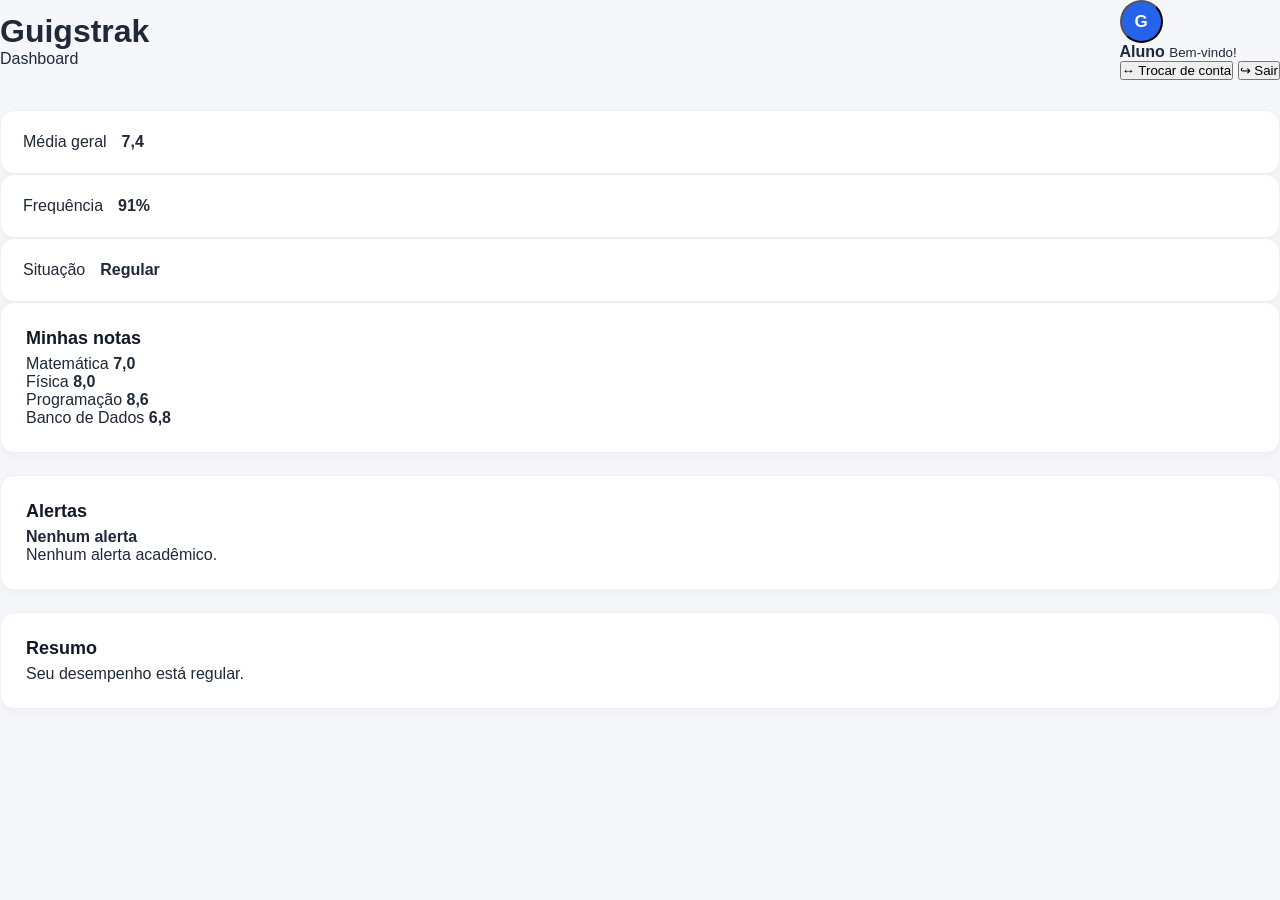
==== commit 969bdb4f: "uu555 tututu" ====
--- a/EstruturaDoProjeto/dashboard.html
+++ b/EstruturaDoProjeto/dashboard.html
@@ -1,118 +1,53 @@
 <!DOCTYPE html>
-<html lang="pt-br">
+<html lang="pt-BR">
 
 <head>
-
     <meta charset="UTF-8">
-
     <meta name="viewport" content="width=device-width, initial-scale=1.0">
 
-    <title>Guigstrack - Dashboard</title>
+    <title>Guigstrak - Dashboard</title>
 
-    <link rel="stylesheet" href="../EstruturaDoProjeto/CSS/dashboard.css">
-
-    <script src="../EstruturaDoProjeto/JS/dashboard.js" defer></script>
-
+    <link rel="stylesheet" href="/EstruturaDoProjeto/CSS/dashboardaluno.css">
 </head>
 
 <body>
 
-    <aside class="sidebar">
+    <main class="dashboard">
 
-        <div class="logo">
-
-            <h1>Guigstrack</h1>
-
-            <span>Área do aluno</span>
-
-        </div>
-
-
-        <nav>
-
-            <button class="ativo">
-                Dashboard
-            </button>
-
-            <button>
-                Minhas notas
-            </button>
-
-            <button>
-                Frequência
-            </button>
-
-            <button>
-                Atividades
-            </button>
-
-        </nav>
-
-    </aside>
-
-
-
-
-    <main class="conteudo">
-
-
-
+        <!-- CABEÇALHO -->
 
         <header>
 
-            <div class="boas-vindas">
-
-                <h2 id="saudacao">
-                    Olá!
-                </h2>
-
-                <p>
-                    Acompanhe seu desempenho escolar.
-                </p>
-
+            <div class="title">
+                <h1>Guigstrak</h1>
+                <p>Dashboard</p>
             </div>
 
+            <!-- PERFIL -->
 
-            <div class="usuario">
+            <div class="profile">
 
-                <div class="avatar" id="avatar">
+                <button class="avatar" id="profileBtn">
+                    G
+                </button>
 
-                    A
-
+                <div class="user">
+                    <strong>Aluno</strong>
+                    <small>Bem-vindo!</small>
                 </div>
 
+                <!-- MENU DO PERFIL -->
 
-                <div class="dados-usuario">
+                <div class="profile-menu" id="profileMenu">
 
-                    <strong id="nomeUsuario">
-                        Aluno
-                    </strong>
-
-                    <small>
-                        Aluno
-                    </small>
-
-                </div>
-
-
-                <button class="btn-opcoes" id="btnOpcoes">
-
-                    ⋮
-
-                </button>
-
-                <div class="menu-usuario" id="menuUsuario">
-
-                    <button id="perfil">
-                         Meu perfil
+                    <button id="changeAccount">
+                        <span>↔</span>
+                        Trocar de conta
                     </button>
 
-                    <button id="configuracoes">
-                         Configurações
-                    </button>
-
-                    <button id="sair">
-                         Sair
+                    <button id="logout">
+                        <span>↪</span>
+                        Sair
                     </button>
 
                 </div>
@@ -121,383 +56,117 @@
 
         </header>
 
-        <section class="cards">
 
+        <!-- RESUMO -->
+
+        <section class="summary">
 
             <div class="card">
 
-                <div class="icone azul">
+                <p>Média geral</p>
 
-                </div>
-
-                <div>
-
-                    <span>
-                        Média geral
-                    </span>
-
-                    <h3 id="mediaGeral">
-                        0,0
-                    </h3>
-
-                </div>
+                <strong>7,4</strong>
 
             </div>
 
 
             <div class="card">
 
-                <div class="icone verde">
+                <p>Frequência</p>
 
-                </div>
-
-                <div>
-
-                    <span>
-                        Frequência
-                    </span>
-
-                    <h3 id="frequencia">
-                        0%
-                    </h3>
-
-                </div>
+                <strong>91%</strong>
 
             </div>
 
 
             <div class="card">
 
-                <div class="icone vermelho">
+                <p>Situação</p>
 
-                </div>
-
-                <div>
-
-                    <span>
-                        Faltas
-                    </span>
-
-                    <h3 id="totalFaltas">
-                        0
-                    </h3>
-
-                </div>
-
-            </div>
-
-
-            <div class="card">
-
-                <div class="icone roxo">
-
-                </div>
-
-                <div>
-
-                    <span>
-                        Atividades
-                    </span>
-
-                    <h3 id="atividadesConcluidas">
-                        0
-                    </h3>
-
-                </div>
-
-            </div>
-
-
-        </section>
-
-
-
-
-        <section class="box">
-
-            <div class="box-cabecalho">
-
-                <div>
-
-                    <h2>
-                        Minhas notas
-                    </h2>
-
-                    <p>
-                        Acompanhe suas notas por disciplina.
-                    </p>
-
-                </div>
-
-            </div>
-
-
-            <div class="tabela">
-
-
-                <div class="linha cabecalho">
-
-                    <span>
-                        Disciplina
-                    </span>
-
-                    <span>
-                        1º Bimestre
-                    </span>
-
-                    <span>
-                        2º Bimestre
-                    </span>
-
-                    <span>
-                        Média
-                    </span>
-
-                </div>
-
-
-                <div class="linha">
-
-                    <strong>
-                        Programação
-                    </strong>
-
-                    <span id="prog1">
-                        0,0
-                    </span>
-
-                    <span id="prog2">
-                        0,0
-                    </span>
-
-                    <strong id="progMedia">
-                        0,0
-                    </strong>
-
-                </div>
-
-
-                <div class="linha">
-
-                    <strong>
-                        Banco de Dados
-                    </strong>
-
-                    <span id="bd1">
-                        0,0
-                    </span>
-
-                    <span id="bd2">
-                        0,0
-                    </span>
-
-                    <strong id="bdMedia">
-                        0,0
-                    </strong>
-
-                </div>
-
-
-                <div class="linha">
-
-                    <strong>
-                        HTML e CSS
-                    </strong>
-
-                    <span id="html1">
-                        0,0
-                    </span>
-
-                    <span id="html2">
-                        0,0
-                    </span>
-
-                    <strong id="htmlMedia">
-                        0,0
-                    </strong>
-
-                </div>
-
-
-                <div class="linha">
-
-                    <strong>
-                        JavaScript
-                    </strong>
-
-                    <span id="js1">
-                        0,0
-                    </span>
-
-                    <span id="js2">
-                        0,0
-                    </span>
-
-                    <strong id="jsMedia">
-                        0,0
-                    </strong>
-
-                </div>
-
+                <strong class="regular">
+                     Regular
+                </strong>
 
             </div>
 
         </section>
 
 
+        <!-- CONTEÚDO -->
 
+        <section class="content">
 
-        <section class="duas-colunas">
-
-
-
+            <!-- NOTAS -->
 
             <div class="box">
 
-                <h2>
-                    Minhas faltas
-                </h2>
+                <h2>Minhas notas</h2>
 
-                <div class="faltas-lista">
+                <div class="nota">
+                    <span>Matemática</span>
+                    <strong>7,0</strong>
+                </div>
+
+                <div class="nota">
+                    <span>Física</span>
+                    <strong>8,0</strong>
+                </div>
+
+                <div class="nota">
+                    <span>Programação</span>
+                    <strong>8,6</strong>
+                </div>
+
+                <div class="nota">
+                    <span>Banco de Dados</span>
+                    <strong>6,8</strong>
+                </div>
+
+            </div>
 
 
-                    <div class="item-falta">
+            <!-- ALERTAS -->
 
-                        <span>
-                            Programação
-                        </span>
+            <div class="box">
 
-                        <strong id="faltaProgramacao">
-                            0
-                        </strong>
+                <h2>Alertas</h2>
 
+                <div class="alert">
+
+                
+
+                    <div>
+                        <strong>Nenhum alerta</strong>
+
+                        <p>
+                            Nenhum alerta acadêmico.
+                        </p>
                     </div>
-
-
-                    <div class="item-falta">
-
-                        <span>
-                            Banco de Dados
-                        </span>
-
-                        <strong id="faltaBanco">
-                            0
-                        </strong>
-
-                    </div>
-
-
-                    <div class="item-falta">
-
-                        <span>
-                            HTML e CSS
-                        </span>
-
-                        <strong id="faltaHtml">
-                            0
-                        </strong>
-
-                    </div>
-
-
-                    <div class="item-falta">
-
-                        <span>
-                            JavaScript
-                        </span>
-
-                        <strong id="faltaJavascript">
-                            0
-                        </strong>
-
-                    </div>
-
 
                 </div>
 
             </div>
 
+        </section>
 
 
+        <!-- RESUMO FINAL -->
 
-            <div class="box">
+        <section class="box final">
 
-                <h2>
-                    Atividades recentes
-                </h2>
+            <h2>Resumo</h2>
 
-
-                <div class="atividade">
-
-                    <div>
-
-                        <strong>
-                            Projeto JavaScript
-                        </strong>
-
-                        <small>
-                            JavaScript
-                        </small>
-
-                    </div>
-
-                    <span class="concluida">
-                        Concluída
-                    </span>
-
-                </div>
-
-
-                <div class="atividade">
-
-                    <div>
-
-                        <strong>
-                            Banco de Dados
-                        </strong>
-
-                        <small>
-                            Banco de Dados
-                        </small>
-
-                    </div>
-
-                    <span class="pendente">
-                        Pendente
-                    </span>
-
-                </div>
-
-
-                <div class="atividade">
-
-                    <div>
-
-                        <strong>
-                            Página HTML
-                        </strong>
-
-                        <small>
-                            HTML e CSS
-                        </small>
-
-                    </div>
-
-                    <span class="concluida">
-                        Concluída
-                    </span>
-
-                </div>
-
-
-            </div>
-
+            <p>
+                Seu desempenho está regular.
+            </p>
 
         </section>
 
+    </main>
 
-    </main>
+
+    <script src="/EstruturaDoProjeto/JS/dashboardaluno.js"></script>
 
 </body>
 
-</html>+</html>
--- a/EstruturaDoProjeto/CSS/dashboardaluno.css
+++ b/EstruturaDoProjeto/CSS/dashboardaluno.css
@@ -0,0 +1,694 @@
+* {
+    margin: 0;
+    padding: 0;
+
+    box-sizing: border-box;
+
+    font-family: Arial, Helvetica, sans-serif;
+}
+
+body {
+    min-height: 100vh;
+
+    background: #f5f7fb;
+
+    color: #1f2937;
+}
+
+
+/* =================================
+   SIDEBAR
+================================= */
+
+.sidebar {
+    width: 250px;
+
+    height: 100vh;
+
+    position: fixed;
+
+    left: 0;
+    top: 0;
+
+    background: #111827;
+
+    color: white;
+
+    padding: 28px 18px;
+
+    display: flex;
+
+    flex-direction: column;
+}
+
+
+/* LOGO */
+
+.logo {
+    padding: 5px 12px 40px;
+}
+
+.logo h1 {
+    font-size: 27px;
+
+    margin-bottom: 6px;
+}
+
+.logo span {
+    color: #9ca3af;
+
+    font-size: 13px;
+}
+
+
+/* MENU */
+
+nav {
+    display: flex;
+
+    flex-direction: column;
+
+    gap: 7px;
+}
+
+nav button {
+    width: 100%;
+
+    border: none;
+
+    background: transparent;
+
+    color: #cbd5e1;
+
+    padding: 14px 15px;
+
+    border-radius: 9px;
+
+    text-align: left;
+
+    font-size: 14px;
+
+    cursor: pointer;
+
+    transition: 0.2s;
+}
+
+nav button:hover {
+    background: #1f2937;
+
+    color: white;
+}
+
+nav button.ativo {
+    background: #2563eb;
+
+    color: white;
+
+    box-shadow:
+        0 5px 15px rgba(37, 99, 235, 0.25);
+}
+
+
+/* =================================
+   CONTEÚDO
+================================= */
+
+.conteudo {
+    width: calc(100% - 250px);
+
+    margin-left: 250px;
+
+    padding: 35px 40px;
+}
+
+
+/* =================================
+   HEADER
+================================= */
+
+header {
+    display: flex;
+
+    align-items: center;
+
+    justify-content: space-between;
+
+    margin-bottom: 30px;
+}
+
+.boas-vindas h2 {
+    font-size: 28px;
+
+    color: #111827;
+}
+
+.boas-vindas p {
+    margin-top: 7px;
+
+    color: #6b7280;
+
+    font-size: 14px;
+}
+
+
+/* =================================
+   USUÁRIO
+================================= */
+
+.usuario {
+    position: relative;
+
+    display: flex;
+
+    align-items: center;
+
+    gap: 10px;
+
+    background: white;
+
+    padding: 8px 10px 8px 8px;
+
+    border-radius: 12px;
+
+    border: 1px solid #edf0f4;
+
+    box-shadow:
+        0 4px 15px rgba(0, 0, 0, 0.04);
+}
+
+
+/* AVATAR */
+
+.avatar {
+    width: 43px;
+    height: 43px;
+
+    border-radius: 50%;
+
+    background: #2563eb;
+
+    color: white;
+
+    display: flex;
+
+    align-items: center;
+
+    justify-content: center;
+
+    font-weight: bold;
+
+    font-size: 17px;
+}
+
+
+/* NOME */
+
+.dados-usuario strong {
+    display: block;
+
+    font-size: 14px;
+
+    color: #111827;
+}
+
+.dados-usuario small {
+    display: block;
+
+    margin-top: 3px;
+
+    font-size: 12px;
+
+    color: #6b7280;
+}
+
+
+/* BOTÃO */
+
+.btn-opcoes {
+    width: 32px;
+    height: 32px;
+
+    border: none;
+
+    background: transparent;
+
+    color: #6b7280;
+
+    font-size: 23px;
+
+    border-radius: 7px;
+
+    cursor: pointer;
+}
+
+.btn-opcoes:hover {
+    background: #f1f5f9;
+}
+
+
+/* MENU */
+
+.menu-usuario {
+    position: absolute;
+
+    right: 0;
+
+    top: 60px;
+
+    width: 190px;
+
+    padding: 7px;
+
+    background: white;
+
+    border: 1px solid #e5e7eb;
+
+    border-radius: 10px;
+
+    box-shadow:
+        0 10px 30px rgba(0, 0, 0, 0.12);
+
+    display: none;
+
+    z-index: 100;
+}
+
+.menu-usuario.aberto {
+    display: block;
+}
+
+.menu-usuario button {
+    width: 100%;
+
+    border: none;
+
+    background: transparent;
+
+    color: #374151;
+
+    padding: 11px 12px;
+
+    text-align: left;
+
+    border-radius: 7px;
+
+    cursor: pointer;
+
+    font-size: 13px;
+}
+
+.menu-usuario button:hover {
+    background: #f3f4f6;
+}
+
+.menu-usuario #sair {
+    color: #dc2626;
+}
+
+.menu-usuario #sair:hover {
+    background: #fee2e2;
+}
+
+
+/* =================================
+   CARDS
+================================= */
+
+.cards {
+    display: grid;
+
+    grid-template-columns:
+        repeat(4, 1fr);
+
+    gap: 18px;
+
+    margin-bottom: 25px;
+}
+
+.card {
+    background: white;
+
+    padding: 22px;
+
+    border-radius: 14px;
+
+    border: 1px solid #eef0f4;
+
+    display: flex;
+
+    align-items: center;
+
+    gap: 15px;
+
+    box-shadow:
+        0 4px 15px rgba(0, 0, 0, 0.04);
+
+    transition: 0.2s;
+}
+
+.card:hover {
+    transform: translateY(-2px);
+
+    box-shadow:
+        0 8px 22px rgba(0, 0, 0, 0.07);
+}
+
+
+/* ÍCONES */
+
+.icone {
+    width: 52px;
+    height: 52px;
+
+    border-radius: 12px;
+
+    display: flex;
+
+    align-items: center;
+
+    justify-content: center;
+
+    font-size: 23px;
+}
+
+.azul {
+    background: #eff6ff;
+}
+
+.verde {
+    background: #ecfdf5;
+}
+
+.vermelho {
+    background: #fef2f2;
+}
+
+.roxo {
+    background: #f5f3ff;
+}
+
+
+/* TEXTO CARD */
+
+.card span {
+    display: block;
+
+    color: #6b7280;
+
+    font-size: 12px;
+
+    margin-bottom: 4px;
+}
+
+.card h3 {
+    font-size: 24px;
+
+    color: #111827;
+}
+
+
+/* =================================
+   BOX
+================================= */
+
+.box {
+    background: white;
+
+    padding: 25px;
+
+    border-radius: 14px;
+
+    border: 1px solid #eef0f4;
+
+    box-shadow:
+        0 4px 15px rgba(0, 0, 0, 0.04);
+
+    margin-bottom: 22px;
+}
+
+.box h2 {
+    font-size: 18px;
+
+    color: #111827;
+
+    margin-bottom: 6px;
+}
+
+.box-cabecalho p {
+    color: #6b7280;
+
+    font-size: 13px;
+
+    margin-bottom: 20px;
+}
+
+
+/* =================================
+   TABELA
+================================= */
+
+.tabela {
+    width: 100%;
+}
+
+.linha {
+    display: grid;
+
+    grid-template-columns:
+        2fr 1fr 1fr 1fr;
+
+    align-items: center;
+
+    padding: 16px 12px;
+
+    border-bottom: 1px solid #edf0f4;
+
+    font-size: 14px;
+}
+
+.linha:last-child {
+    border-bottom: none;
+}
+
+.cabecalho {
+    background: #f8fafc;
+
+    color: #6b7280;
+
+    font-size: 12px;
+
+    font-weight: 600;
+
+    border-radius: 8px;
+}
+
+.linha strong {
+    color: #111827;
+}
+
+
+/* =================================
+   DUAS COLUNAS
+================================= */
+
+.duas-colunas {
+    display: grid;
+
+    grid-template-columns: 1fr 1fr;
+
+    gap: 22px;
+}
+
+
+/* =================================
+   FALTAS
+================================= */
+
+.faltas-lista {
+    margin-top: 15px;
+}
+
+.item-falta {
+    display: flex;
+
+    justify-content: space-between;
+
+    align-items: center;
+
+    padding: 14px 0;
+
+    border-bottom: 1px solid #edf0f4;
+
+    font-size: 14px;
+}
+
+.item-falta:last-child {
+    border-bottom: none;
+}
+
+.item-falta strong {
+    min-width: 35px;
+
+    padding: 5px 9px;
+
+    border-radius: 20px;
+
+    text-align: center;
+
+    background: #fee2e2;
+
+    color: #dc2626;
+
+    font-size: 12px;
+}
+
+
+/* =================================
+   ATIVIDADES
+================================= */
+
+.atividade {
+    display: flex;
+
+    justify-content: space-between;
+
+    align-items: center;
+
+    padding: 15px 0;
+
+    border-bottom: 1px solid #edf0f4;
+}
+
+.atividade:last-child {
+    border-bottom: none;
+}
+
+.atividade strong {
+    display: block;
+
+    font-size: 14px;
+
+    color: #111827;
+}
+
+.atividade small {
+    display: block;
+
+    color: #9ca3af;
+
+    font-size: 11px;
+
+    margin-top: 4px;
+}
+
+
+/* STATUS */
+
+.concluida,
+.pendente {
+    padding: 5px 10px;
+
+    border-radius: 20px;
+
+    font-size: 11px;
+
+    font-weight: bold;
+}
+
+.concluida {
+    background: #dcfce7;
+
+    color: #15803d;
+}
+
+.pendente {
+    background: #fef3c7;
+
+    color: #b45309;
+}
+
+
+/* =================================
+   RESPONSIVO
+================================= */
+
+@media (max-width: 1100px) {
+
+    .cards {
+        grid-template-columns:
+            repeat(2, 1fr);
+    }
+
+}
+
+
+@media (max-width: 800px) {
+
+    .sidebar {
+        width: 210px;
+    }
+
+    .conteudo {
+        width: calc(100% - 210px);
+
+        margin-left: 210px;
+
+        padding: 25px;
+    }
+
+    .duas-colunas {
+        grid-template-columns: 1fr;
+    }
+
+}
+
+
+@media (max-width: 650px) {
+
+    body {
+        display: block;
+    }
+
+    .sidebar {
+        position: relative;
+
+        width: 100%;
+
+        height: auto;
+    }
+
+    .conteudo {
+        width: 100%;
+
+        margin-left: 0;
+
+        padding: 20px;
+    }
+
+    header {
+        flex-direction: column;
+
+        align-items: flex-start;
+
+        gap: 20px;
+    }
+
+    .usuario {
+        width: 100%;
+    }
+
+    .cards {
+        grid-template-columns: 1fr;
+    }
+
+    .linha {
+        grid-template-columns: 1fr;
+
+        gap: 8px;
+    }
+
+    .cabecalho {
+        display: none;
+    }
+
+}
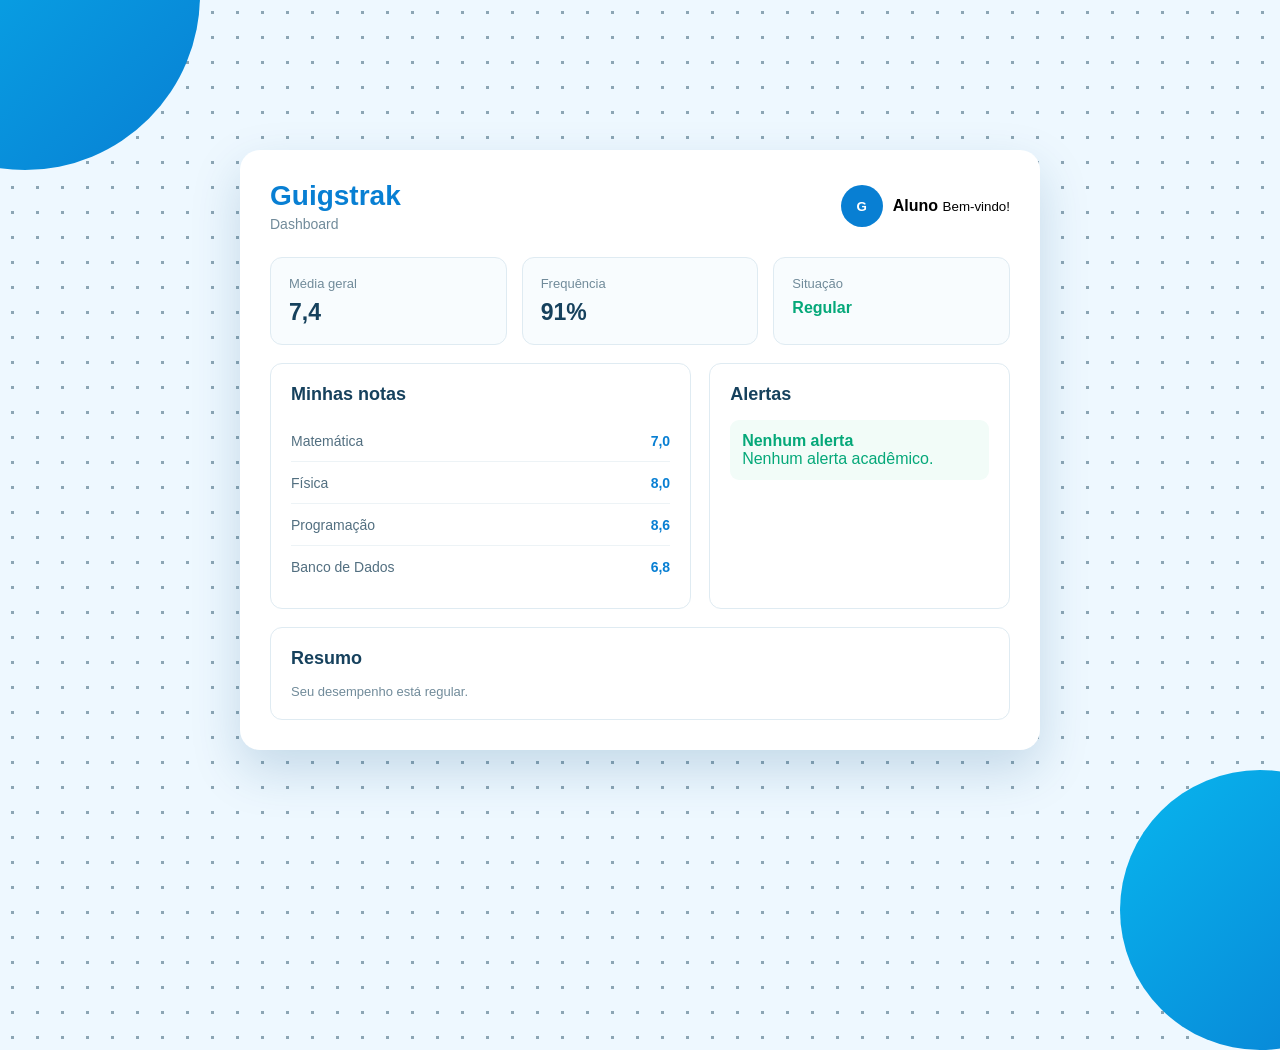
==== commit 3d4e2cf7: ""concluido"" ====
--- a/EstruturaDoProjeto/dashboard.html
+++ b/EstruturaDoProjeto/dashboard.html
@@ -4,119 +4,107 @@
 <head>
     <meta charset="UTF-8">
     <meta name="viewport" content="width=device-width, initial-scale=1.0">
-
     <title>Guigstrak - Dashboard</title>
-
     <link rel="stylesheet" href="/EstruturaDoProjeto/CSS/dashboardaluno.css">
 </head>
 
 <body>
 
+    <!-- Parte principal do dashboard -->
     <main class="dashboard">
 
-        <!-- CABEÇALHO -->
-
+        <!-- Cabeçalho da página -->
         <header>
 
+            <!-- Título do sistema -->
             <div class="title">
                 <h1>Guigstrak</h1>
                 <p>Dashboard</p>
             </div>
 
-            <!-- PERFIL -->
-
+            <!-- Área do perfil do usuário -->
             <div class="profile">
 
-                <button class="avatar" id="profileBtn">
-                    G
-                </button>
+                <!-- Botão com a inicial do usuário -->
+                <button class="avatar" id="profileBtn">G</button>
 
+                <!-- Informações do usuário -->
                 <div class="user">
                     <strong>Aluno</strong>
                     <small>Bem-vindo!</small>
                 </div>
 
-                <!-- MENU DO PERFIL -->
-
+                <!-- Menu que aparece ao clicar no perfil -->
                 <div class="profile-menu" id="profileMenu">
 
+                    <!-- Botão para trocar de conta -->
                     <button id="changeAccount">
                         <span>↔</span>
                         Trocar de conta
                     </button>
 
+                    <!-- Botão para sair da conta -->
                     <button id="logout">
                         <span>↪</span>
                         Sair
                     </button>
 
                 </div>
-
             </div>
-
         </header>
 
 
-        <!-- RESUMO -->
-
+        <!-- Área com os principais dados do aluno -->
         <section class="summary">
 
+            <!-- Card da média geral -->
             <div class="card">
-
                 <p>Média geral</p>
-
                 <strong>7,4</strong>
-
             </div>
 
-
+            <!-- Card da frequência -->
             <div class="card">
-
                 <p>Frequência</p>
-
                 <strong>91%</strong>
-
             </div>
 
-
+            <!-- Card da situação do aluno -->
             <div class="card">
-
                 <p>Situação</p>
-
-                <strong class="regular">
-                     Regular
-                </strong>
-
+                <strong class="regular">Regular</strong>
             </div>
 
         </section>
 
 
-        <!-- CONTEÚDO -->
-
+        <!-- Área com as notas e alertas -->
         <section class="content">
 
-            <!-- NOTAS -->
-
+            <!-- Caixa com as notas -->
             <div class="box">
 
                 <h2>Minhas notas</h2>
 
+                <!-- Nota de Matemática -->
                 <div class="nota">
                     <span>Matemática</span>
                     <strong>7,0</strong>
                 </div>
 
+                <!-- Nota de Física -->
                 <div class="nota">
                     <span>Física</span>
                     <strong>8,0</strong>
                 </div>
 
+                <!-- Nota de Programação -->
                 <div class="nota">
                     <span>Programação</span>
                     <strong>8,6</strong>
                 </div>
 
+                <!-- Nota de Banco de Dados -->
                 <div class="nota">
                     <span>Banco de Dados</span>
                     <strong>6,8</strong>
@@ -125,24 +113,17 @@
             </div>
 
 
-            <!-- ALERTAS -->
-
+            <!-- Caixa com os alertas -->
             <div class="box">
 
                 <h2>Alertas</h2>
 
+                <!-- Mensagem quando não existem alertas -->
                 <div class="alert">
-
-                
-
                     <div>
                         <strong>Nenhum alerta</strong>
-
-                        <p>
-                            Nenhum alerta acadêmico.
-                        </p>
+                        <p>Nenhum alerta acadêmico.</p>
                     </div>
-
                 </div>
 
             </div>
@@ -150,23 +131,19 @@
         </section>
 
 
-        <!-- RESUMO FINAL -->
-
+        <!-- Caixa final com um resumo do desempenho -->
         <section class="box final">
 
             <h2>Resumo</h2>
 
-            <p>
-                Seu desempenho está regular.
-            </p>
+            <p>Seu desempenho está regular.</p>
 
         </section>
 
     </main>
 
-
     <script src="/EstruturaDoProjeto/JS/dashboardaluno.js"></script>
 
 </body>
 
-</html>
+</html>
--- a/EstruturaDoProjeto/CSS/dashboardaluno.css
+++ b/EstruturaDoProjeto/CSS/dashboardaluno.css
@@ -1,694 +1,252 @@
+/* Configurações gerais */
 * {
     margin: 0;
     padding: 0;
-
     box-sizing: border-box;
-
-    font-family: Arial, Helvetica, sans-serif;
-}
-
+    font-family: Arial, sans-serif;
+}
+
+/* Fundo da página */
 body {
     min-height: 100vh;
-
-    background: #f5f7fb;
-
-    color: #1f2937;
-}
-
-
-/* =================================
-   SIDEBAR
-================================= */
-
-.sidebar {
-    width: 250px;
-
-    height: 100vh;
-
-    position: fixed;
-
-    left: 0;
-    top: 0;
-
-    background: #111827;
-
+    display: flex;
+    justify-content: center;
+    align-items: center;
+    padding: 20px;
+    background: #eef8ff;
+
+    /* Bolinhas do fundo */
+    background-image: radial-gradient(#06344e6c 1.5px, transparent 1.5px);
+    background-size: 25px 25px;
+
+    position: relative;
+    overflow: hidden;
+}
+
+/* Bolinha azul de cima */
+body::before {
+    content: "";
+    position: absolute;
+    width: 350px;
+    height: 350px;
+    background: linear-gradient(135deg, #08b6ee, #087fd3);
+    border-radius: 50%;
+    top: -180px;
+    left: -150px;
+}
+
+/* Bolinha azul de baixo */
+body::after {
+    content: "";
+    position: absolute;
+    width: 280px;
+    height: 280px;
+    background: linear-gradient(135deg, #08b6ee, #087fd3);
+    border-radius: 50%;
+    bottom: -150px;
+    right: -120px;
+}
+
+/* Caixa principal do dashboard */
+.dashboard {
+    position: relative;
+    z-index: 1;
+    width: 800px;
+    padding: 30px;
+    background: white;
+    border-radius: 20px;
+
+    /* Sombra do dashboard */
+    box-shadow: 0 20px 50px #0050822e;
+}
+
+/* Cabeçalho */
+header {
+    display: flex;
+    justify-content: space-between;
+    align-items: center;
+    margin-bottom: 25px;
+}
+
+.title h1 {
+    color: #087fd3;
+    font-size: 28px;
+}
+
+.title p {
+    margin-top: 4px;
+    color: #718b9a;
+    font-size: 14px;
+}
+
+/* Área do perfil */
+.profile {
+    display: flex;
+    align-items: center;
+    gap: 10px;
+    position: relative;
+}
+
+.avatar {
+    width: 42px;
+    height: 42px;
+    border: none;
+    border-radius: 50%;
+    background: #087fd3;
     color: white;
-
-    padding: 28px 18px;
-
-    display: flex;
-
-    flex-direction: column;
-}
-
-
-/* LOGO */
-
-.logo {
-    padding: 5px 12px 40px;
-}
-
-.logo h1 {
-    font-size: 27px;
-
-    margin-bottom: 6px;
-}
-
-.logo span {
-    color: #9ca3af;
-
+    font-weight: bold;
+    cursor: pointer;
+}
+
+/* Menu que aparece ao clicar no perfil */
+.profile-menu {
+    position: absolute;
+    top: 52px;
+    right: 0;
+    width: 180px;
+    padding: 7px;
+    display: none;
+    background: white;
+    border: 1px solid #dfebf2;
+    border-radius: 10px;
+    box-shadow: 0 10px 30px #00508226;
+    z-index: 10;
+}
+
+/* O JavaScript usa essa classe para mostrar o menu */
+.profile-menu.open {
+    display: block;
+}
+
+.profile-menu button {
+    width: 100%;
+    padding: 11px;
+    border: none;
+    background: white;
+    color: #31566b;
+    text-align: left;
+    cursor: pointer;
+}
+
+/* Cards de média, frequência e situação */
+.summary {
+    display: flex;
+    gap: 15px;
+    margin-bottom: 18px;
+}
+
+.card {
+    flex: 1;
+    padding: 18px;
+    background: #f8fcfe;
+    border: 1px solid #dfebf2;
+    border-radius: 12px;
+}
+
+.card p {
+    margin-bottom: 8px;
+    color: #718b9a;
     font-size: 13px;
 }
 
-
-/* MENU */
-
-nav {
-    display: flex;
-
-    flex-direction: column;
-
-    gap: 7px;
-}
-
-nav button {
-    width: 100%;
-
-    border: none;
-
-    background: transparent;
-
-    color: #cbd5e1;
-
-    padding: 14px 15px;
-
+.card strong {
+    color: #16415d;
+    font-size: 23px;
+}
+
+.card .regular {
+    color: #05a879;
+    font-size: 16px;
+}
+
+/* Área das notas e alertas */
+.content {
+    display: grid;
+    grid-template-columns: 1.4fr 1fr;
+    gap: 18px;
+}
+
+/* Caixas de conteúdo */
+.box {
+    padding: 20px;
+    background: white;
+    border: 1px solid #dfebf2;
+    border-radius: 12px;
+}
+
+.box h2 {
+    margin-bottom: 15px;
+    color: #16415d;
+    font-size: 18px;
+}
+
+/* Lista de notas */
+.nota {
+    height: 42px;
+    display: flex;
+    justify-content: space-between;
+    align-items: center;
+    border-bottom: 1px solid #edf3f6;
+    color: #526f80;
+    font-size: 14px;
+}
+
+.nota:last-child {
+    border-bottom: none;
+}
+
+.nota strong {
+    color: #087fd3;
+}
+
+/* Área de alerta */
+.alert {
+    padding: 12px;
     border-radius: 9px;
-
-    text-align: left;
-
-    font-size: 14px;
-
-    cursor: pointer;
-
-    transition: 0.2s;
-}
-
-nav button:hover {
-    background: #1f2937;
-
-    color: white;
-}
-
-nav button.ativo {
-    background: #2563eb;
-
-    color: white;
-
-    box-shadow:
-        0 5px 15px rgba(37, 99, 235, 0.25);
-}
-
-
-/* =================================
-   CONTEÚDO
-================================= */
-
-.conteudo {
-    width: calc(100% - 250px);
-
-    margin-left: 250px;
-
-    padding: 35px 40px;
-}
-
-
-/* =================================
-   HEADER
-================================= */
-
-header {
-    display: flex;
-
-    align-items: center;
-
-    justify-content: space-between;
-
-    margin-bottom: 30px;
-}
-
-.boas-vindas h2 {
-    font-size: 28px;
-
-    color: #111827;
-}
-
-.boas-vindas p {
-    margin-top: 7px;
-
-    color: #6b7280;
-
-    font-size: 14px;
-}
-
-
-/* =================================
-   USUÁRIO
-================================= */
-
-.usuario {
-    position: relative;
-
-    display: flex;
-
-    align-items: center;
-
-    gap: 10px;
-
-    background: white;
-
-    padding: 8px 10px 8px 8px;
-
-    border-radius: 12px;
-
-    border: 1px solid #edf0f4;
-
-    box-shadow:
-        0 4px 15px rgba(0, 0, 0, 0.04);
-}
-
-
-/* AVATAR */
-
-.avatar {
-    width: 43px;
-    height: 43px;
-
-    border-radius: 50%;
-
-    background: #2563eb;
-
-    color: white;
-
-    display: flex;
-
-    align-items: center;
-
-    justify-content: center;
-
-    font-weight: bold;
-
-    font-size: 17px;
-}
-
-
-/* NOME */
-
-.dados-usuario strong {
-    display: block;
-
-    font-size: 14px;
-
-    color: #111827;
-}
-
-.dados-usuario small {
-    display: block;
-
-    margin-top: 3px;
-
-    font-size: 12px;
-
-    color: #6b7280;
-}
-
-
-/* BOTÃO */
-
-.btn-opcoes {
-    width: 32px;
-    height: 32px;
-
-    border: none;
-
-    background: transparent;
-
-    color: #6b7280;
-
-    font-size: 23px;
-
-    border-radius: 7px;
-
-    cursor: pointer;
-}
-
-.btn-opcoes:hover {
-    background: #f1f5f9;
-}
-
-
-/* MENU */
-
-.menu-usuario {
-    position: absolute;
-
-    right: 0;
-
-    top: 60px;
-
-    width: 190px;
-
-    padding: 7px;
-
-    background: white;
-
-    border: 1px solid #e5e7eb;
-
-    border-radius: 10px;
-
-    box-shadow:
-        0 10px 30px rgba(0, 0, 0, 0.12);
-
-    display: none;
-
-    z-index: 100;
-}
-
-.menu-usuario.aberto {
-    display: block;
-}
-
-.menu-usuario button {
-    width: 100%;
-
-    border: none;
-
-    background: transparent;
-
-    color: #374151;
-
-    padding: 11px 12px;
-
-    text-align: left;
-
-    border-radius: 7px;
-
-    cursor: pointer;
-
+    background: #f2fcf8;
+    color: #05a879;
+}
+
+/* Resumo final */
+.final {
+    margin-top: 18px;
+}
+
+.final p {
+    color: #718b9a;
     font-size: 13px;
 }
 
-.menu-usuario button:hover {
-    background: #f3f4f6;
-}
-
-.menu-usuario #sair {
-    color: #dc2626;
-}
-
-.menu-usuario #sair:hover {
-    background: #fee2e2;
-}
-
-
-/* =================================
-   CARDS
-================================= */
-
-.cards {
-    display: grid;
-
-    grid-template-columns:
-        repeat(4, 1fr);
-
-    gap: 18px;
-
-    margin-bottom: 25px;
-}
-
-.card {
-    background: white;
-
-    padding: 22px;
-
-    border-radius: 14px;
-
-    border: 1px solid #eef0f4;
-
-    display: flex;
-
-    align-items: center;
-
-    gap: 15px;
-
-    box-shadow:
-        0 4px 15px rgba(0, 0, 0, 0.04);
-
-    transition: 0.2s;
-}
-
-.card:hover {
-    transform: translateY(-2px);
-
-    box-shadow:
-        0 8px 22px rgba(0, 0, 0, 0.07);
-}
-
-
-/* ÍCONES */
-
-.icone {
-    width: 52px;
-    height: 52px;
-
-    border-radius: 12px;
-
-    display: flex;
-
-    align-items: center;
-
-    justify-content: center;
-
-    font-size: 23px;
-}
-
-.azul {
-    background: #eff6ff;
-}
-
-.verde {
-    background: #ecfdf5;
-}
-
-.vermelho {
-    background: #fef2f2;
-}
-
-.roxo {
-    background: #f5f3ff;
-}
-
-
-/* TEXTO CARD */
-
-.card span {
-    display: block;
-
-    color: #6b7280;
-
-    font-size: 12px;
-
-    margin-bottom: 4px;
-}
-
-.card h3 {
-    font-size: 24px;
-
-    color: #111827;
-}
-
-
-/* =================================
-   BOX
-================================= */
-
-.box {
-    background: white;
-
-    padding: 25px;
-
-    border-radius: 14px;
-
-    border: 1px solid #eef0f4;
-
-    box-shadow:
-        0 4px 15px rgba(0, 0, 0, 0.04);
-
-    margin-bottom: 22px;
-}
-
-.box h2 {
-    font-size: 18px;
-
-    color: #111827;
-
-    margin-bottom: 6px;
-}
-
-.box-cabecalho p {
-    color: #6b7280;
-
-    font-size: 13px;
-
-    margin-bottom: 20px;
-}
-
-
-/* =================================
-   TABELA
-================================= */
-
-.tabela {
-    width: 100%;
-}
-
-.linha {
-    display: grid;
-
-    grid-template-columns:
-        2fr 1fr 1fr 1fr;
-
-    align-items: center;
-
-    padding: 16px 12px;
-
-    border-bottom: 1px solid #edf0f4;
-
-    font-size: 14px;
-}
-
-.linha:last-child {
-    border-bottom: none;
-}
-
-.cabecalho {
-    background: #f8fafc;
-
-    color: #6b7280;
-
-    font-size: 12px;
-
-    font-weight: 600;
-
-    border-radius: 8px;
-}
-
-.linha strong {
-    color: #111827;
-}
-
-
-/* =================================
-   DUAS COLUNAS
-================================= */
-
-.duas-colunas {
-    display: grid;
-
-    grid-template-columns: 1fr 1fr;
-
-    gap: 22px;
-}
-
-
-/* =================================
-   FALTAS
-================================= */
-
-.faltas-lista {
-    margin-top: 15px;
-}
-
-.item-falta {
-    display: flex;
-
-    justify-content: space-between;
-
-    align-items: center;
-
-    padding: 14px 0;
-
-    border-bottom: 1px solid #edf0f4;
-
-    font-size: 14px;
-}
-
-.item-falta:last-child {
-    border-bottom: none;
-}
-
-.item-falta strong {
-    min-width: 35px;
-
-    padding: 5px 9px;
-
-    border-radius: 20px;
-
-    text-align: center;
-
-    background: #fee2e2;
-
-    color: #dc2626;
-
-    font-size: 12px;
-}
-
-
-/* =================================
-   ATIVIDADES
-================================= */
-
-.atividade {
-    display: flex;
-
-    justify-content: space-between;
-
-    align-items: center;
-
-    padding: 15px 0;
-
-    border-bottom: 1px solid #edf0f4;
-}
-
-.atividade:last-child {
-    border-bottom: none;
-}
-
-.atividade strong {
-    display: block;
-
-    font-size: 14px;
-
-    color: #111827;
-}
-
-.atividade small {
-    display: block;
-
-    color: #9ca3af;
-
-    font-size: 11px;
-
-    margin-top: 4px;
-}
-
-
-/* STATUS */
-
-.concluida,
-.pendente {
-    padding: 5px 10px;
-
-    border-radius: 20px;
-
-    font-size: 11px;
-
-    font-weight: bold;
-}
-
-.concluida {
-    background: #dcfce7;
-
-    color: #15803d;
-}
-
-.pendente {
-    background: #fef3c7;
-
-    color: #b45309;
-}
-
-
-/* =================================
-   RESPONSIVO
-================================= */
-
-@media (max-width: 1100px) {
-
-    .cards {
-        grid-template-columns:
-            repeat(2, 1fr);
-    }
-
-}
-
-
-@media (max-width: 800px) {
-
-    .sidebar {
-        width: 210px;
-    }
-
-    .conteudo {
-        width: calc(100% - 210px);
-
-        margin-left: 210px;
-
-        padding: 25px;
-    }
-
-    .duas-colunas {
+/* Responsividade */
+@media (max-width: 650px) {
+
+    body {
+        padding: 12px;
+        align-items: flex-start;
+        overflow: auto;
+    }
+
+    .dashboard {
+        width: 100%;
+        padding: 20px;
+    }
+
+    /* Coloca os cards um abaixo do outro */
+    .summary,
+    .content {
+        display: grid;
         grid-template-columns: 1fr;
     }
-
-}
-
-
-@media (max-width: 650px) {
-
-    body {
-        display: block;
-    }
-
-    .sidebar {
-        position: relative;
-
-        width: 100%;
-
-        height: auto;
-    }
-
-    .conteudo {
-        width: 100%;
-
-        margin-left: 0;
-
-        padding: 20px;
-    }
-
-    header {
-        flex-direction: column;
-
-        align-items: flex-start;
-
-        gap: 20px;
-    }
-
-    .usuario {
-        width: 100%;
-    }
-
-    .cards {
-        grid-template-columns: 1fr;
-    }
-
-    .linha {
-        grid-template-columns: 1fr;
-
-        gap: 8px;
-    }
-
-    .cabecalho {
+}
+
+/* Ajuste para celulares pequenos */
+@media (max-width: 430px) {
+
+    .user {
         display: none;
     }
 
-}+    .title h1 {
+        font-size: 24px;
+    }
+}
